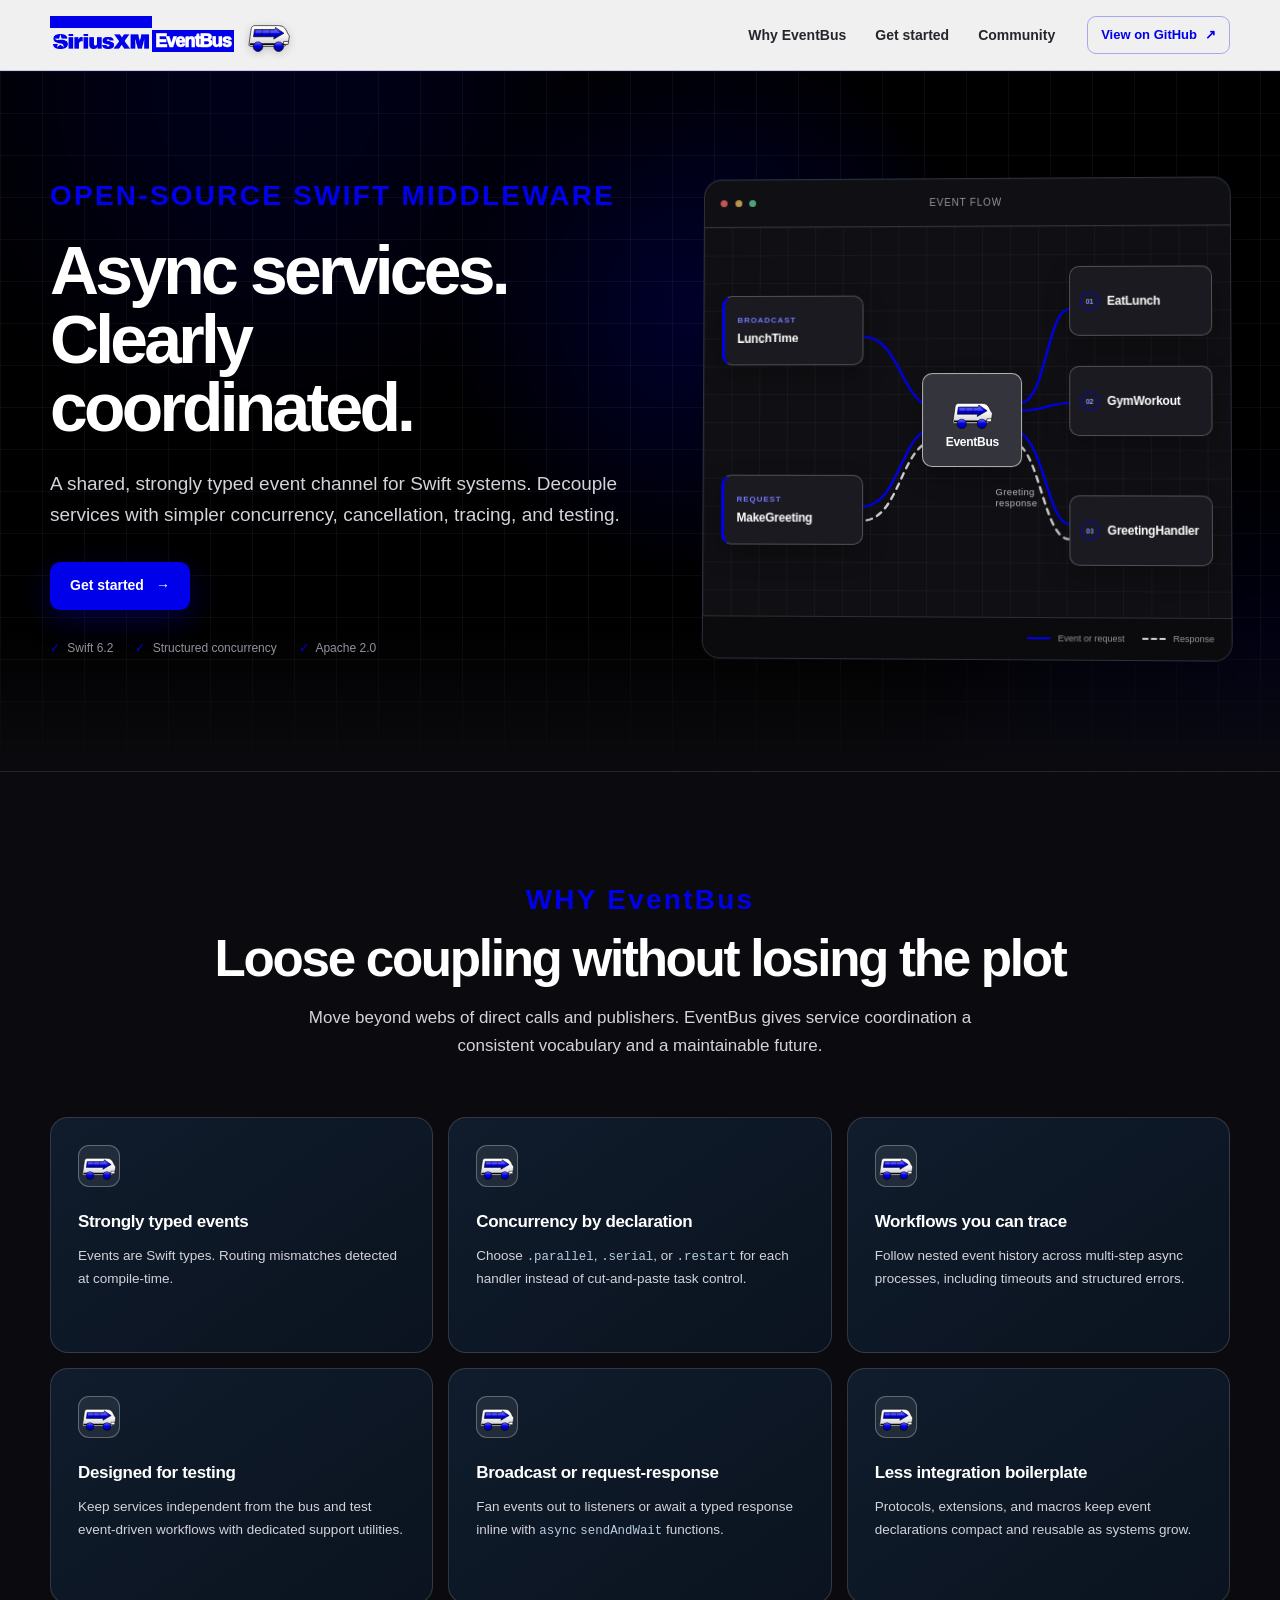
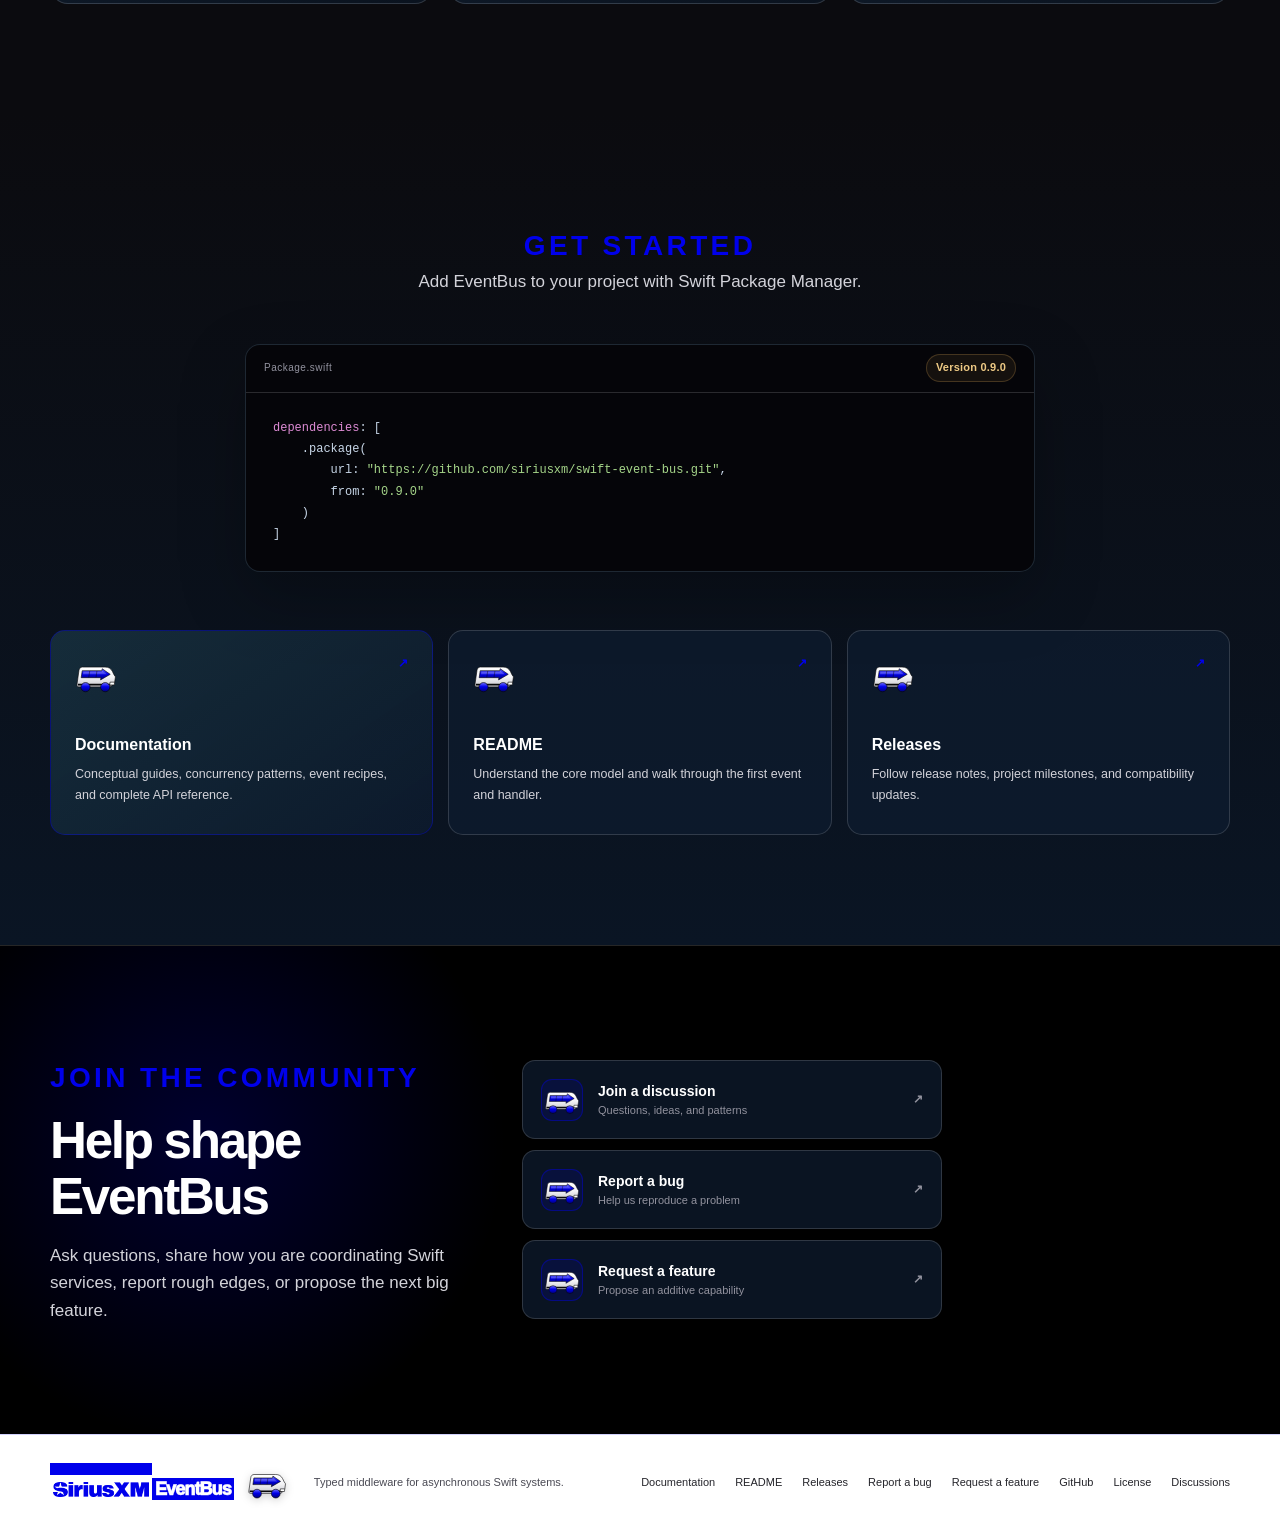
==== Documentation/Website/index.html @ 6fec6557 "Add public website and documentation publishing" ====
<!doctype html>
<html lang="en">
<head>
    <meta charset="utf-8">
    <meta name="viewport" content="width=device-width, initial-scale=1">
    <meta name="description" content="EventBus is an open-source, strongly typed event channel for coordinating asynchronous Swift services without coupling.">
    <meta name="theme-color" content="#08111f">
    <title>EventBus — Async Swift services, coordinated</title>
    <link rel="icon" href="assets/eventbus-logo.svg" type="image/svg+xml">
    <link rel="stylesheet" href="styles.css">
</head>
<body>
    <a class="skip-link" href="#main-content">Skip to content</a>

    <header class="site-header">
        <div class="shell header-inner">
            <a class="brand" href="#top" aria-label="SiriusXM EventBus home">
                <span class="sxm-lockup" aria-hidden="true">
                    <span class="sxm-cap"></span>
                    <span class="sxm-lockup-row">
                        <img class="sxm-wordmark" src="assets/siriusxm-wordmark-blue.png" alt="">
                        <span class="sxm-subbrand">EventBus</span>
                    </span>
                </span>
                <img class="lockup-bus" src="assets/eventbus-logo.svg" width="44" height="44" alt="">
            </a>

            <nav class="site-nav" aria-label="Primary navigation">
                <a href="#why">Why EventBus</a>
                <a href="#get-started">Get started</a>
                <a href="#community">Community</a>
            </nav>

            <a class="header-github" href="https://github.com/siriusxm/swift-event-bus">
                View on GitHub
                <span aria-hidden="true">↗</span>
            </a>
        </div>
    </header>

    <main id="main-content">
        <section class="hero" id="top">
            <div class="hero-glow hero-glow-one" aria-hidden="true"></div>
            <div class="hero-glow hero-glow-two" aria-hidden="true"></div>

            <div class="shell hero-grid">
                <div class="hero-copy">
                    <div class="eyebrow-row">
                        <span class="eyebrow">Open-source Swift middleware</span>
                    </div>
                    <h1>Async services.<br>Clearly coordinated.</h1>
                    <p class="hero-lede">
                        A shared, strongly typed event channel for Swift systems. Decouple services with simpler concurrency, cancellation, tracing, and testing.
                    </p>
                    <div class="hero-actions">
                        <a class="button button-primary" href="#get-started">Get started <span aria-hidden="true">→</span></a>
                    </div>
                    <ul class="hero-facts" aria-label="Project highlights">
                        <li><span>✓</span> Swift 6.2</li>
                        <li><span>✓</span> Structured concurrency</li>
                        <li><span>✓</span> Apache 2.0</li>
                    </ul>
                </div>

                <div class="flow-card" aria-label="Diagram showing a LunchTime broadcast reaching two handlers and a MakeGreeting request returning a response">
                    <div class="flow-card-header">
                        <div>
                            <span class="window-dot dot-red"></span>
                            <span class="window-dot dot-yellow"></span>
                            <span class="window-dot dot-green"></span>
                        </div>
                        <span>Event flow</span>
                    </div>

                    <div class="event-map">
                        <svg class="event-connectors" viewBox="0 0 560 390" aria-hidden="true">
                            <defs>
                                <marker id="arrow-blue" viewBox="0 0 10 10" refX="9" refY="5" markerWidth="6" markerHeight="6" orient="auto-start-reverse">
                                    <path d="M 0 0 L 10 5 L 0 10 z" fill="#0000eb"/>
                                </marker>
                                <marker id="arrow-white" viewBox="0 0 10 10" refX="9" refY="5" markerWidth="6" markerHeight="6" orient="auto-start-reverse">
                                    <path d="M 0 0 L 10 5 L 0 10 z" fill="#ffffff"/>
                                </marker>
                            </defs>
                            <path class="broadcast-path" d="M170 105 C205 105 210 158 234 176" marker-end="url(#arrow-blue)"/>
                            <path class="request-path" d="M170 286 C205 286 210 225 234 207" marker-end="url(#arrow-blue)"/>
                            <path class="broadcast-path" d="M338 176 C365 176 367 76 390 76" marker-end="url(#arrow-blue)"/>
                            <path class="broadcast-path" d="M338 184 C365 184 368 176 390 176" marker-end="url(#arrow-blue)"/>
                            <path class="request-path" d="M338 207 C365 225 368 304 390 304" marker-end="url(#arrow-blue)"/>
                            <path class="response-path" d="M390 320 C365 320 360 240 338 221"/>
                            <path class="response-path" d="M234 221 C210 240 205 301 170 301" marker-end="url(#arrow-white)"/>
                            <text class="response-label" x="312" y="274">
                                <tspan x="312">Greeting</tspan>
                                <tspan x="312" dy="11">response</tspan>
                            </text>
                        </svg>

                        <div class="event-node event-input broadcast-input">
                            <span class="event-kind">Broadcast</span>
                            <strong>LunchTime</strong>
                        </div>

                        <div class="event-node event-input request-input">
                            <span class="event-kind">Request</span>
                            <strong>MakeGreeting</strong>
                        </div>

                        <div class="eventbus-hub">
                            <img src="assets/eventbus-logo.svg" width="43" height="43" alt="">
                            <strong>EventBus</strong>
                        </div>

                        <div class="event-node receiver receiver-one">
                            <span class="receiver-mark">01</span>
                            <strong>EatLunch</strong>
                        </div>

                        <div class="event-node receiver receiver-two">
                            <span class="receiver-mark">02</span>
                            <strong>GymWorkout</strong>
                        </div>

                        <div class="event-node receiver receiver-three">
                            <span class="receiver-mark">03</span>
                            <strong>GreetingHandler</strong>
                        </div>
                    </div>

                    <div class="event-legend">
                        <span><i class="legend-solid"></i> Event or request</span>
                        <span><i class="legend-dashed"></i> Response</span>
                    </div>
                </div>
            </div>
        </section>

        <section class="section" id="why">
            <div class="shell">
                <div class="section-heading centered-heading">
                    <span class="kicker why-kicker">WHY EventBus</span>
                    <h2>Loose coupling without losing the plot</h2>
                    <p>Move beyond webs of direct calls and publishers. EventBus gives service coordination a consistent vocabulary and a maintainable future.</p>
                </div>

                <div class="feature-grid">
                    <article class="feature-card">
                        <span class="feature-icon" aria-hidden="true"><img src="assets/eventbus-logo.svg" alt=""></span>
                        <h3>Strongly typed events</h3>
                        <p>Events are Swift types. Routing mismatches detected at compile-time.</p>
                    </article>
                    <article class="feature-card">
                        <span class="feature-icon" aria-hidden="true"><img src="assets/eventbus-logo.svg" alt=""></span>
                        <h3>Concurrency by declaration</h3>
                        <p>Choose <code>.parallel</code>, <code>.serial</code>, or <code>.restart</code> for each handler instead of cut-and-paste task control.</p>
                    </article>
                    <article class="feature-card">
                        <span class="feature-icon" aria-hidden="true"><img src="assets/eventbus-logo.svg" alt=""></span>
                        <h3>Workflows you can trace</h3>
                        <p>Follow nested event history across multi-step async processes, including timeouts and structured errors.</p>
                    </article>
                    <article class="feature-card">
                        <span class="feature-icon" aria-hidden="true"><img src="assets/eventbus-logo.svg" alt=""></span>
                        <h3>Designed for testing</h3>
                        <p>Keep services independent from the bus and test event-driven workflows with dedicated support utilities.</p>
                    </article>
                    <article class="feature-card">
                        <span class="feature-icon" aria-hidden="true"><img src="assets/eventbus-logo.svg" alt=""></span>
                        <h3>Broadcast or request-response</h3>
                        <p>Fan events out to listeners or await a typed response inline with <code>async</code> <code>sendAndWait</code> functions.</p>
                    </article>
                    <article class="feature-card">
                        <span class="feature-icon" aria-hidden="true"><img src="assets/eventbus-logo.svg" alt=""></span>
                        <h3>Less integration boilerplate</h3>
                        <p>Protocols, extensions, and macros keep event declarations compact and reusable as systems grow.</p>
                    </article>
                </div>
            </div>
        </section>

        <section class="section get-started-section" id="get-started">
            <div class="shell">
                <div class="section-heading centered-heading compact-heading">
                    <span class="kicker">Get started</span>
                    <p>Add EventBus to your project with Swift Package Manager.</p>
                </div>

                <div class="install-card">
                    <div class="install-card-title">
                        <span>Package.swift</span>
                        <span class="planned-label">Version 0.9.0</span>
                    </div>
                    <pre><code><span class="code-keyword">dependencies</span>: [
    .package(
        url: <span class="code-string">"https://github.com/siriusxm/swift-event-bus.git"</span>,
        from: <span class="code-string">"0.9.0"</span>
    )
]</code></pre>
                </div>

                <div class="resource-row" id="documentation">
                    <a class="resource-card resource-featured" href="docs/documentation/eventbus/">
                        <img class="resource-logo" src="assets/eventbus-logo.svg" alt="">
                        <div>
                            <h3>Documentation</h3>
                            <p>Conceptual guides, concurrency patterns, event recipes, and complete API reference.</p>
                        </div>
                        <b aria-hidden="true">↗</b>
                    </a>
                    <a class="resource-card" href="https://github.com/siriusxm/swift-event-bus#readme">
                        <img class="resource-logo" src="assets/eventbus-logo.svg" alt="">
                        <div><h3>README</h3><p>Understand the core model and walk through the first event and handler.</p></div>
                        <b aria-hidden="true">↗</b>
                    </a>
                    <a class="resource-card" href="https://github.com/siriusxm/swift-event-bus/releases">
                        <img class="resource-logo" src="assets/eventbus-logo.svg" alt="">
                        <div><h3>Releases</h3><p>Follow release notes, project milestones, and compatibility updates.</p></div>
                        <b aria-hidden="true">↗</b>
                    </a>
                </div>
            </div>
        </section>

        <section class="section community-section" id="community">
            <div class="shell community-shell">
                <div class="community-copy">
                    <span class="kicker">JOIN THE COMMUNITY</span>
                    <h2>Help shape EventBus</h2>
                    <p>Ask questions, share how you are coordinating Swift services, report rough edges, or propose the next big feature.</p>
                </div>

                <div class="community-links">
                    <a href="https://github.com/siriusxm/swift-event-bus/discussions">
                        <span class="community-icon"><img src="assets/eventbus-logo.svg" alt=""></span>
                        <span><strong>Join a discussion</strong><small>Questions, ideas, and patterns</small></span>
                        <b aria-hidden="true">↗</b>
                    </a>
                    <a href="https://github.com/siriusxm/swift-event-bus/issues/new?template=bug.md">
                        <span class="community-icon"><img src="assets/eventbus-logo.svg" alt=""></span>
                        <span><strong>Report a bug</strong><small>Help us reproduce a problem</small></span>
                        <b aria-hidden="true">↗</b>
                    </a>
                    <a href="https://github.com/siriusxm/swift-event-bus/issues/new?template=feature.md">
                        <span class="community-icon"><img src="assets/eventbus-logo.svg" alt=""></span>
                        <span><strong>Request a feature</strong><small>Propose an additive capability</small></span>
                        <b aria-hidden="true">↗</b>
                    </a>
                </div>
            </div>
        </section>
    </main>

    <footer class="site-footer">
        <div class="shell footer-inner">
            <a class="brand footer-brand" href="#top" aria-label="SiriusXM EventBus home">
                <span class="sxm-lockup" aria-hidden="true">
                    <span class="sxm-cap"></span>
                    <span class="sxm-lockup-row">
                        <img class="sxm-wordmark" src="assets/siriusxm-wordmark-blue.png" alt="">
                        <span class="sxm-subbrand">EventBus</span>
                    </span>
                </span>
                <img class="lockup-bus" src="assets/eventbus-logo.svg" width="40" height="40" alt="">
            </a>
            <p>Typed middleware for asynchronous Swift systems.</p>
            <nav aria-label="Footer navigation">
                <a href="docs/documentation/eventbus/">Documentation</a>
                <a href="https://github.com/siriusxm/swift-event-bus#readme">README</a>
                <a href="https://github.com/siriusxm/swift-event-bus/releases">Releases</a>
                <a href="https://github.com/siriusxm/swift-event-bus/issues/new?template=bug.md">Report a bug</a>
                <a href="https://github.com/siriusxm/swift-event-bus/issues/new?template=feature.md">Request a feature</a>
                <a href="https://github.com/siriusxm/swift-event-bus">GitHub</a>
                <a href="https://github.com/siriusxm/swift-event-bus/blob/main/LICENSE">License</a>
                <a href="https://github.com/siriusxm/swift-event-bus/discussions">Discussions</a>
            </nav>
        </div>
    </footer>
</body>
</html>
---- Documentation/Website/styles.css ----
:root {
    color-scheme: dark;
    --page: #0b0b0f;
    --page-deep: #000000;
    --surface: #111114;
    --surface-raised: #19191d;
    --surface-soft: #09090c;
    --line: rgba(255, 255, 255, 0.15);
    --line-strong: rgba(255, 255, 255, 0.28);
    --text: #ffffff;
    --text-soft: #d3d3da;
    --text-muted: #92929e;
    --cyan: #0000eb;
    --cyan-bright: #0000eb;
    --blue: #0000eb;
    --violet: #0000eb;
    --pink: #ffffff;
    --amber: #ffffff;
    --green: #0000eb;
    --radius: 18px;
    --shadow: 0 30px 80px rgba(0, 0, 0, 0.34);
    --shell: 1180px;
}

* {
    box-sizing: border-box;
}

html {
    scroll-behavior: smooth;
}

body {
    margin: 0;
    background: var(--page);
    color: var(--text);
    font-family: "Helvetica Now Text", "Helvetica Neue", Helvetica, Arial, sans-serif;
    font-size: 16px;
    line-height: 1.6;
    -webkit-font-smoothing: antialiased;
}

a {
    color: inherit;
    text-decoration: none;
}

code,
pre {
    font-family: "SFMono-Regular", Consolas, "Liberation Mono", monospace;
}

.shell {
    width: min(calc(100% - 40px), var(--shell));
    margin-inline: auto;
}

.skip-link {
    position: fixed;
    z-index: 100;
    top: 12px;
    left: 12px;
    padding: 9px 14px;
    border-radius: 8px;
    background: var(--cyan);
    color: #041017;
    font-weight: 700;
    transform: translateY(-160%);
}

.skip-link:focus {
    transform: translateY(0);
}

:focus-visible {
    outline: 3px solid var(--cyan);
    outline-offset: 4px;
}

.site-header {
    position: sticky;
    z-index: 20;
    top: 0;
    border-bottom: 1px solid rgba(0, 0, 235, 0.18);
    background: rgba(255, 255, 255, 0.94);
    backdrop-filter: blur(18px);
}

.header-inner {
    display: flex;
    min-height: 70px;
    align-items: center;
    gap: 32px;
}

.brand {
    display: inline-flex;
    align-items: center;
    gap: 11px;
    color: #0000eb;
}

.brand-logo {
    display: block;
    flex: 0 0 auto;
    filter: drop-shadow(0 3px 7px rgba(6, 10, 18, 0.4));
}

.lockup-bus {
    display: block;
    flex: 0 0 auto;
    margin-left: 2px;
    filter: drop-shadow(0 2px 4px rgba(0, 0, 0, 0.18));
}

.sxm-lockup {
    display: inline-flex;
    align-items: flex-start;
    flex-direction: column;
    line-height: 1;
}

.sxm-cap {
    display: block;
    width: 102px;
    height: 12px;
    background: #0000eb;
}

.sxm-lockup-row {
    display: flex;
    height: 27px;
    align-items: center;
}

.sxm-wordmark {
    display: block;
    width: 102px;
    height: 27px;
    padding: 4px 3px 3px;
    object-fit: contain;
}

.sxm-subbrand {
    display: inline-flex;
    min-width: 0;
    height: 22px;
    align-items: center;
    justify-content: center;
    padding: 0 3px;
    background: #0000eb;
    color: #ffffff;
    font-family: "Helvetica Now Variable Display", "Helvetica Now Display", "Helvetica Neue", Helvetica, Arial, sans-serif;
    font-size: 18px;
    font-style: normal;
    font-weight: 950;
    letter-spacing: -0.05em;
    line-height: 1;
    -webkit-text-stroke: 0.25px currentColor;
    text-transform: none;
}

.site-nav {
    display: flex;
    margin-left: auto;
    align-items: center;
    gap: 29px;
    color: #25252b;
    font-size: 14px;
    font-weight: 550;
}

.site-nav a,
.site-footer nav a {
    transition: color 160ms ease;
}

.site-nav a:hover,
.site-footer nav a:hover {
    color: #0000eb;
}

.header-github {
    display: inline-flex;
    align-items: center;
    gap: 8px;
    padding: 8px 13px;
    border: 1px solid rgba(0, 0, 235, 0.3);
    border-radius: 9px;
    color: #0000eb;
    font-size: 13px;
    font-weight: 650;
    transition: border-color 160ms ease, background 160ms ease;
}

.header-github:hover {
    border-color: #0000eb;
    background: rgba(0, 0, 235, 0.06);
}

.hero {
    position: relative;
    overflow: hidden;
    padding: 106px 0 112px;
    border-bottom: 1px solid var(--line);
    background:
        linear-gradient(rgba(255, 255, 255, 0.045) 1px, transparent 1px),
        linear-gradient(90deg, rgba(255, 255, 255, 0.045) 1px, transparent 1px),
        radial-gradient(circle at 56% 34%, rgba(0, 0, 235, 0.22), transparent 32%),
        var(--page-deep);
    background-size: 42px 42px, 42px 42px, auto, auto;
}

.hero::after {
    position: absolute;
    right: 0;
    bottom: -2px;
    left: 0;
    height: 150px;
    background: linear-gradient(transparent, var(--page));
    content: "";
    pointer-events: none;
}

.hero-glow {
    position: absolute;
    width: 480px;
    height: 480px;
    border-radius: 50%;
    filter: blur(90px);
    opacity: 0.1;
    pointer-events: none;
}

.hero-glow-one { top: -220px; left: 2%; background: var(--cyan); }
.hero-glow-two { right: -180px; bottom: -260px; background: #0000eb; }

.hero-grid {
    position: relative;
    z-index: 2;
    display: grid;
    grid-template-columns: minmax(0, 1fr) minmax(460px, 0.92fr);
    align-items: center;
    gap: 76px;
}

.eyebrow-row {
    display: flex;
    margin-bottom: 24px;
    align-items: center;
    gap: 15px;
    flex-wrap: wrap;
}

.eyebrow,
.kicker {
    color: var(--cyan-bright);
    font-size: 28px;
    font-weight: 750;
    letter-spacing: 0.12em;
    text-transform: uppercase;
}

.eyebrow {
    font-size: 28px;
    letter-spacing: 0.08em;
    line-height: 1.25;
}

.why-kicker {
    font-size: 28px;
    letter-spacing: 0.08em;
    line-height: 1.25;
    text-transform: none;
}

.status-pill,
.coming-soon,
.planned-label {
    display: inline-flex;
    align-items: center;
    gap: 7px;
    padding: 4px 9px;
    border: 1px solid rgba(0, 0, 235, 0.42);
    border-radius: 999px;
    background: rgba(0, 0, 235, 0.13);
    color: #8f8fff;
    font-size: 11px;
    font-weight: 650;
    letter-spacing: 0.02em;
}

.status-pill span {
    width: 6px;
    height: 6px;
    border-radius: 50%;
    background: var(--green);
    box-shadow: 0 0 8px var(--green);
}

.hero h1 {
    max-width: 650px;
    margin: 0;
    font-size: clamp(52px, 5.3vw, 75px);
    font-family: "Helvetica Now Display", "Helvetica Neue", Helvetica, Arial, sans-serif;
    font-weight: 800;
    letter-spacing: -0.055em;
    line-height: 1.01;
}

.hero-lede {
    max-width: 620px;
    margin: 25px 0 31px;
    color: var(--text-soft);
    font-size: 19px;
    line-height: 1.65;
}

.hero-actions {
    display: flex;
    align-items: center;
    gap: 12px;
    flex-wrap: wrap;
}

.button {
    display: inline-flex;
    min-height: 48px;
    align-items: center;
    justify-content: center;
    gap: 12px;
    padding: 11px 19px;
    border: 1px solid transparent;
    border-radius: 10px;
    font-size: 14px;
    font-weight: 700;
    transition: transform 160ms ease, box-shadow 160ms ease, background 160ms ease;
}

.button:hover { transform: translateY(-2px); }

.button-primary {
    background: #0000eb;
    box-shadow: 0 10px 30px rgba(0, 0, 235, 0.28);
    color: #ffffff;
}

.button-primary:hover { box-shadow: 0 13px 38px rgba(0, 0, 235, 0.42); }

.button-secondary {
    border-color: var(--line-strong);
    background: rgba(13, 28, 46, 0.7);
    color: #d9e7f6;
}

.button-secondary:hover { background: rgba(22, 42, 65, 0.9); }

.hero-facts {
    display: flex;
    margin: 29px 0 0;
    padding: 0;
    gap: 22px;
    color: var(--text-muted);
    font-size: 12px;
    list-style: none;
    flex-wrap: wrap;
}

.hero-facts span { margin-right: 4px; color: var(--green); }

.flow-card {
    overflow: hidden;
    border: 1px solid rgba(139, 183, 222, 0.2);
    border-radius: 18px;
    background: #101014;
    box-shadow: var(--shadow), inset 0 1px rgba(255, 255, 255, 0.025);
    transform: perspective(1000px) rotateY(-1.5deg) rotateX(1deg);
}

.flow-card-header {
    display: grid;
    grid-template-columns: 1fr auto 1fr;
    height: 48px;
    align-items: center;
    padding: 0 16px;
    border-bottom: 1px solid var(--line);
    color: var(--text-muted);
    font-size: 10px;
    letter-spacing: 0.08em;
    text-transform: uppercase;
}

.window-dot {
    display: inline-block;
    width: 7px;
    height: 7px;
    margin-right: 4px;
    border-radius: 50%;
    opacity: 0.75;
}

.dot-red { background: #ff6d6d; }
.dot-yellow { background: #f4c15d; }
.dot-green { background: #5ed49b; }

.live-indicator {
    display: inline-flex;
    justify-self: end;
    align-items: center;
    gap: 6px;
    color: #83d8c2;
}

.live-indicator i {
    width: 5px;
    height: 5px;
    border-radius: 50%;
    background: var(--green);
}

.event-map {
    position: relative;
    width: 100%;
    height: 390px;
    background:
        linear-gradient(rgba(255, 255, 255, 0.035) 1px, transparent 1px),
        linear-gradient(90deg, rgba(255, 255, 255, 0.035) 1px, transparent 1px),
        #101014;
    background-size: 28px 28px;
}

.event-connectors {
    position: absolute;
    z-index: 1;
    inset: 0;
    width: 100%;
    height: 100%;
}

.event-connectors path {
    fill: none;
    stroke-linecap: round;
    stroke-linejoin: round;
    stroke-width: 2.5;
}

.broadcast-path,
.request-path {
    stroke: #0000eb;
}

.response-path {
    stroke: #ffffff;
    stroke-dasharray: 6 6;
    opacity: 0.8;
}

.event-connectors text {
    fill: #b8b8c3;
    font-family: "Helvetica Now Text", "Helvetica Neue", Helvetica, Arial, sans-serif;
    font-size: 10px;
    letter-spacing: 0.04em;
    text-anchor: middle;
}

.event-connectors .response-label {
    text-anchor: start;
}

.event-node,
.eventbus-hub {
    position: absolute;
    z-index: 2;
    display: flex;
    justify-content: center;
    border: 1px solid rgba(255, 255, 255, 0.24);
    border-radius: 10px;
    background: #1a1a20;
    box-shadow: 0 10px 24px rgba(0, 0, 0, 0.28);
    flex-direction: column;
}

.event-node {
    width: 27%;
    min-height: 70px;
    padding: 10px 12px;
}

.event-node strong,
.eventbus-hub strong {
    display: block;
    color: #ffffff;
    font-size: 12px;
    letter-spacing: -0.02em;
    line-height: 1.25;
}

.event-node small,
.eventbus-hub small {
    display: block;
    margin-top: 3px;
    color: #9b9ba6;
    font-size: 9px;
    line-height: 1.35;
}

.event-kind {
    width: fit-content;
    margin-bottom: 5px;
    color: #7777ff;
    font-size: 8px;
    font-weight: 800;
    letter-spacing: 0.12em;
    text-transform: uppercase;
}

.event-input {
    left: 3.5%;
    border-left: 3px solid #0000eb;
}

.broadcast-input { top: 69px; }
.request-input { top: 249px; }

.eventbus-hub {
    top: 147px;
    left: 41.8%;
    width: 19%;
    height: 94px;
    align-items: center;
    border-color: rgba(255, 255, 255, 0.62);
    background: #34343c;
    text-align: center;
}

.eventbus-hub img {
    display: block;
    margin-bottom: 1px;
}

.eventbus-hub small { font-size: 7.5px; }

.receiver {
    left: 69.6%;
    min-height: 70px;
    padding-left: 37px;
}

.receiver-one { top: 40px; }
.receiver-two { top: 140px; }
.receiver-three { top: 269px; }

.receiver-mark {
    position: absolute;
    top: 50%;
    left: 10px;
    display: grid;
    width: 19px;
    height: 19px;
    border: 1px solid rgba(0, 0, 235, 0.8);
    border-radius: 50%;
    color: #8e8eff;
    font-size: 7px;
    font-weight: 800;
    transform: translateY(-50%);
    place-items: center;
}

.event-legend {
    display: flex;
    min-height: 42px;
    padding: 0 17px;
    border-top: 1px solid var(--line);
    align-items: center;
    justify-content: flex-end;
    gap: 18px;
    background: #0b0b0e;
    color: #92929e;
    font-size: 9px;
}

.event-legend span {
    display: inline-flex;
    align-items: center;
    gap: 7px;
}

.event-legend i {
    display: block;
    width: 23px;
    height: 0;
    border-top: 2px solid #0000eb;
}

.event-legend .legend-dashed {
    border-top-color: #ffffff;
    border-top-style: dashed;
    opacity: 0.8;
}

.flow-stage {
    display: grid;
    min-height: 355px;
    padding: 36px 27px;
    grid-template-columns: 1fr 42px 112px 48px 1.15fr;
    align-items: center;
}

.flow-source,
.handler-node {
    display: flex;
    align-items: center;
    gap: 10px;
    padding: 11px;
    border: 1px solid var(--line);
    border-radius: 10px;
    background: rgba(18, 34, 55, 0.85);
}

.flow-source strong,
.handler-node strong {
    display: block;
    font-size: 11px;
    line-height: 1.3;
}

.flow-source small,
.handler-node small,
.bus-core small {
    display: block;
    color: var(--text-muted);
    font-size: 8px;
    line-height: 1.5;
}

.node-icon {
    display: grid;
    width: 28px;
    height: 28px;
    border: 1px solid rgba(82, 181, 232, 0.22);
    border-radius: 8px;
    background: rgba(54, 125, 186, 0.12);
    color: #8ccef2;
    font-size: 9px;
    font-weight: 800;
    place-items: center;
}

.flow-line {
    position: relative;
    height: 1px;
    background: linear-gradient(90deg, rgba(0, 0, 235, 0.1), var(--cyan));
}

.flow-line i {
    position: absolute;
    top: -2px;
    right: 7px;
    width: 5px;
    height: 5px;
    border-radius: 50%;
    background: var(--cyan-bright);
    box-shadow: 0 0 9px var(--cyan);
    animation: signal 2.2s ease-in-out infinite;
}

@keyframes signal {
    0% { transform: translateX(-25px); opacity: 0; }
    25%, 75% { opacity: 1; }
    100% { transform: translateX(7px); opacity: 0; }
}

.bus-node {
    position: relative;
    display: grid;
    width: 112px;
    height: 112px;
    place-items: center;
}

.bus-core {
    position: relative;
    z-index: 2;
    display: flex;
    width: 86px;
    height: 86px;
    align-items: center;
    justify-content: center;
    border: 1px solid rgba(0, 0, 235, 0.48);
    border-radius: 50%;
    background: radial-gradient(circle at 50% 30%, #2020a5, #090920 70%);
    box-shadow: 0 0 35px rgba(0, 0, 235, 0.22), inset 0 0 20px rgba(0, 0, 235, 0.12);
    flex-direction: column;
}

.bus-logo { margin-bottom: 1px; }
.bus-core strong { font-size: 10px; }
.bus-core small { font-size: 7px; }

.bus-orbit {
    position: absolute;
    border: 1px solid rgba(0, 0, 235, 0.26);
    border-radius: 50%;
}

.orbit-one { inset: 2px; }
.orbit-two { inset: -9px; border-style: dashed; animation: orbit 20s linear infinite; }

@keyframes orbit { to { transform: rotate(360deg); } }

.flow-branches {
    display: flex;
    height: 133px;
    justify-content: space-around;
    flex-direction: column;
}

.flow-branches span {
    display: block;
    height: 1px;
    background: linear-gradient(90deg, var(--cyan), rgba(122, 152, 214, 0.23));
}

.handler-stack {
    display: flex;
    gap: 10px;
    flex-direction: column;
}

.handler-node {
    position: relative;
    padding: 9px 10px;
}

.handler-node::before {
    position: absolute;
    top: 8px;
    bottom: 8px;
    left: 0;
    width: 2px;
    border-radius: 2px;
    background: var(--accent);
    content: "";
}

.handler-node b { margin-left: auto; color: var(--accent); font-size: 10px; }
.accent-cyan { --accent: var(--cyan); }
.accent-violet { --accent: var(--violet); }
.accent-amber { --accent: var(--amber); }

.trace-strip {
    display: grid;
    grid-template-columns: auto 1fr auto;
    padding: 12px 16px;
    border-top: 1px solid var(--line);
    align-items: center;
    gap: 13px;
    color: var(--text-muted);
    font-size: 8px;
}

.trace-strip > span {
    padding: 2px 6px;
    border: 1px solid var(--line);
    border-radius: 4px;
    text-transform: uppercase;
}

.trace-strip code { overflow: hidden; color: #7fa0ba; text-overflow: ellipsis; white-space: nowrap; }
.trace-strip b { color: var(--green); font-weight: 600; }

.section {
    padding: 110px 0;
}

.section-heading h2,
.community-copy h2 {
    margin: 14px 0 17px;
    font-size: clamp(36px, 4vw, 52px);
    font-family: "Helvetica Now Display", "Helvetica Neue", Helvetica, Arial, sans-serif;
    font-weight: 800;
    letter-spacing: -0.045em;
    line-height: 1.1;
}

.section-heading > p,
.community-copy > p {
    max-width: 680px;
    margin: 0;
    color: var(--text-soft);
    font-size: 17px;
}

.centered-heading {
    display: flex;
    align-items: center;
    text-align: center;
    flex-direction: column;
}

.feature-grid {
    display: grid;
    margin-top: 58px;
    grid-template-columns: repeat(3, 1fr);
    gap: 15px;
}

.feature-card {
    min-height: 236px;
    padding: 27px;
    border: 1px solid var(--line);
    border-radius: var(--radius);
    background: linear-gradient(145deg, rgba(18, 35, 56, 0.72), rgba(10, 22, 37, 0.72));
    transition: transform 180ms ease, border-color 180ms ease, background 180ms ease;
}

.feature-card:hover {
    border-color: rgba(119, 178, 222, 0.28);
    background: linear-gradient(145deg, rgba(21, 42, 67, 0.84), rgba(11, 25, 42, 0.84));
    transform: translateY(-3px);
}

.feature-icon {
    display: grid;
    width: 42px;
    height: 42px;
    margin-bottom: 21px;
    border: 1px solid color-mix(in srgb, currentColor 28%, transparent);
    border-radius: 11px;
    background: color-mix(in srgb, currentColor 8%, transparent);
    font-family: "SFMono-Regular", monospace;
    font-size: 15px;
    font-weight: 700;
    place-items: center;
}

.feature-icon img {
    display: block;
    width: 36px;
    height: 36px;
}

.icon-cyan { color: var(--cyan); }
.icon-violet { color: var(--violet); }
.icon-amber { color: var(--amber); }
.icon-blue { color: var(--blue); }
.icon-pink { color: var(--pink); }
.icon-green { color: var(--green); }

.feature-card h3 {
    margin: 0 0 10px;
    font-size: 17px;
    letter-spacing: -0.02em;
}

.feature-card p {
    margin: 0;
    color: var(--text-soft);
    font-size: 13.5px;
    line-height: 1.7;
}

.feature-card code {
    color: #b8cde1;
    font-size: 0.92em;
}

.architecture-section {
    border-block: 1px solid var(--line);
    background:
        radial-gradient(circle at 85% 50%, rgba(84, 92, 195, 0.11), transparent 31%),
        var(--page-deep);
}

.split-layout {
    display: grid;
    grid-template-columns: 0.9fr 1.1fr;
    align-items: center;
    gap: 86px;
}

.left-heading > p { max-width: 520px; }

.check-list {
    display: flex;
    margin: 36px 0 30px;
    padding: 0;
    gap: 18px;
    flex-direction: column;
    list-style: none;
}

.check-list li {
    display: flex;
    align-items: center;
    gap: 14px;
}

.check-list li > span {
    display: grid;
    width: 33px;
    height: 33px;
    border: 1px solid rgba(0, 0, 235, 0.36);
    border-radius: 50%;
    background: rgba(0, 0, 235, 0.13);
    color: var(--cyan-bright);
    font-size: 9px;
    font-weight: 750;
    place-items: center;
}

.check-list strong,
.check-list small { display: block; }
.check-list strong { font-size: 14px; }
.check-list small { color: var(--text-muted); font-size: 12px; }

.text-link {
    display: inline-flex;
    align-items: center;
    gap: 9px;
    color: var(--cyan-bright);
    font-size: 13px;
    font-weight: 680;
}

.text-link span { transition: transform 160ms ease; }
.text-link:hover span { transform: translateX(4px); }

.code-window {
    overflow: hidden;
    border: 1px solid rgba(132, 167, 206, 0.22);
    border-radius: var(--radius);
    background: #050509;
    box-shadow: var(--shadow);
}

.code-window-header,
.install-card-title {
    display: flex;
    min-height: 48px;
    padding: 0 18px;
    border-bottom: 1px solid var(--line);
    align-items: center;
    justify-content: space-between;
    color: var(--text-muted);
    font-size: 10px;
    letter-spacing: 0.05em;
}

.code-window pre,
.install-card pre {
    overflow-x: auto;
    margin: 0;
    padding: 25px 27px;
    color: #c8d7e8;
    font-size: 12.5px;
    line-height: 1.78;
    tab-size: 4;
}

.code-keyword { color: #dd8bd4; }
.code-type { color: #73cce9; }
.code-comment { color: #5f7790; }
.code-string { color: #a6d68a; }

.code-caption {
    display: flex;
    min-height: 45px;
    padding: 0 23px;
    border-top: 1px solid var(--line);
    align-items: center;
    gap: 21px;
    color: var(--text-muted);
    font-size: 9px;
}

.code-caption span { display: inline-flex; align-items: center; gap: 6px; }
.code-caption i { width: 5px; height: 5px; border-radius: 50%; background: var(--green); }

.get-started-section {
    background: linear-gradient(180deg, var(--page), #0a1524);
}

.compact-heading h2 { margin-bottom: 12px; }

.install-card {
    max-width: 790px;
    overflow: hidden;
    margin: 48px auto 0;
    border: 1px solid rgba(123, 170, 208, 0.21);
    border-radius: 15px;
    background: #050509;
    box-shadow: 0 24px 65px rgba(0, 0, 0, 0.25);
}

.planned-label {
    border-color: rgba(241, 183, 90, 0.22);
    background: rgba(241, 183, 90, 0.07);
    color: #edc984;
    text-transform: none;
}

.install-card pre { font-size: 12px; }

.resource-row {
    display: grid;
    margin-top: 58px;
    grid-template-columns: repeat(3, 1fr);
    gap: 15px;
}

.resource-card {
    position: relative;
    display: flex;
    min-height: 205px;
    padding: 24px;
    border: 1px solid var(--line);
    border-radius: 15px;
    background: rgba(14, 29, 48, 0.72);
    flex-direction: column;
    transition: transform 180ms ease, border-color 180ms ease;
}

a.resource-card:hover {
    border-color: rgba(0, 0, 235, 0.48);
    transform: translateY(-3px);
}

.resource-featured {
    border-color: rgba(0, 0, 235, 0.38);
    background: linear-gradient(145deg, rgba(30, 63, 78, 0.6), rgba(13, 28, 48, 0.7));
}

.resource-logo {
    display: block;
    width: 42px;
    height: 42px;
    margin-bottom: 27px;
}

.resource-card h3 { margin: 8px 0 7px; font-size: 16px; }
.resource-card p { margin: 0; color: var(--text-soft); font-size: 12.5px; line-height: 1.65; }
.resource-card > b { position: absolute; top: 23px; right: 24px; color: var(--cyan); font-size: 12px; }
.coming-soon { width: fit-content; border-color: rgba(0, 0, 235, 0.4); background: rgba(0, 0, 235, 0.13); color: #8f8fff; }

.community-section {
    border-top: 1px solid var(--line);
    background:
        radial-gradient(circle at 16% 40%, rgba(0, 0, 235, 0.2), transparent 27%),
        var(--page-deep);
}

.community-shell {
    display: grid;
    grid-template-columns: minmax(0, 430px) minmax(320px, 420px);
    align-items: center;
    justify-content: start;
    gap: 42px;
}

.community-copy h2 { margin-top: 12px; }

.community-links {
    display: flex;
    width: 100%;
    max-width: 420px;
    gap: 11px;
    flex-direction: column;
}

.community-links a {
    display: grid;
    min-height: 79px;
    padding: 15px 18px;
    border: 1px solid var(--line);
    border-radius: 13px;
    background: rgba(14, 29, 48, 0.72);
    grid-template-columns: auto 1fr auto;
    align-items: center;
    gap: 15px;
    transition: border-color 160ms ease, transform 160ms ease, background 160ms ease;
}

.community-links a:hover {
    border-color: rgba(0, 0, 235, 0.48);
    background: rgba(18, 38, 62, 0.86);
    transform: translateX(3px);
}

.community-icon {
    display: grid;
    width: 42px;
    height: 42px;
    border: 1px solid rgba(0, 0, 235, 0.4);
    border-radius: 11px;
    background: rgba(0, 0, 235, 0.13);
    color: var(--cyan-bright);
    font-family: "SFMono-Regular", monospace;
    place-items: center;
}

.community-icon img {
    display: block;
    width: 36px;
    height: 36px;
}

.community-links strong,
.community-links small { display: block; }
.community-links strong { font-size: 14px; }
.community-links small { color: var(--text-muted); font-size: 11px; }
.community-links b { color: var(--text-muted); font-size: 12px; }

.site-footer {
    padding: 28px 0;
    border-top: 1px solid rgba(0, 0, 235, 0.18);
    background: #ffffff;
}

.footer-inner {
    display: flex;
    align-items: center;
    gap: 27px;
}

.footer-brand { font-size: 15px; }
.footer-inner p { margin: 0; color: #4a4a54; font-size: 11px; }
.site-footer nav {
    display: flex;
    margin-left: auto;
    justify-content: flex-end;
    gap: 8px 20px;
    color: #25252b;
    font-size: 11px;
    flex-wrap: wrap;
}

@media (max-width: 1000px) {
    .site-nav { display: none; }
    .header-github { margin-left: auto; }
    .hero { padding-top: 82px; }
    .hero-grid { grid-template-columns: 1fr; gap: 65px; }
    .hero-copy { max-width: 720px; }
    .flow-card { width: min(100%, 610px); transform: none; }
    .feature-grid { grid-template-columns: repeat(2, 1fr); }
    .split-layout { grid-template-columns: 1fr; gap: 55px; }
    .left-heading > p { max-width: 650px; }
    .community-shell { gap: 36px; }
}

@media (max-width: 720px) {
    .shell { width: min(calc(100% - 28px), var(--shell)); }
    .site-header { position: relative; }
    .header-inner { min-height: 62px; }
    .header-github { padding: 7px 10px; font-size: 11px; }
    .hero { padding: 67px 0 82px; }
    .hero h1 { font-size: clamp(43px, 13vw, 58px); }
    .hero-lede { font-size: 17px; }
    .flow-card { overflow: hidden; }
    .flow-card-header,
    .event-map,
    .event-legend { min-width: 0; }
    .event-map { height: 340px; min-width: 0; }
    .event-node { min-height: 60px; padding: 8px; }
    .event-node strong,
    .eventbus-hub strong { font-size: 10px; }
    .event-kind { margin-bottom: 3px; font-size: 7px; }
    .broadcast-input { top: 56px; }
    .request-input { top: 215px; }
    .eventbus-hub { top: 126px; height: 82px; }
    .eventbus-hub img { width: 34px; height: 34px; }
    .receiver { min-height: 60px; padding-left: 28px; }
    .receiver strong { font-size: 9px; }
    .receiver-one { top: 36px; }
    .receiver-two { top: 123px; }
    .receiver-three { top: 235px; }
    .receiver-mark { left: 7px; width: 16px; height: 16px; font-size: 6px; }
    .event-connectors text { font-size: 9px; }
    .section { padding: 78px 0; }
    .section-heading h2,
    .community-copy h2 { font-size: 36px; }
    .feature-grid,
    .resource-row,
    .community-shell { grid-template-columns: 1fr; }
    .feature-card { min-height: 0; }
    .community-shell { gap: 42px; }
    .code-window pre,
    .install-card pre { padding: 21px; font-size: 11px; }
    .footer-inner { align-items: flex-start; flex-direction: column; gap: 13px; }
    .site-footer nav { margin-left: 0; }
}

@media (max-width: 440px) {
    .eyebrow-row { align-items: flex-start; flex-direction: column; }
    .hero-actions { align-items: stretch; flex-direction: column; }
    .button { width: 100%; }
    .hero-facts { gap: 9px 15px; }
    .planned-label { display: none; }
    .code-caption { gap: 11px; }
    .community-links a { padding-inline: 13px; }
}

@media (prefers-reduced-motion: reduce) {
    html { scroll-behavior: auto; }
    *, *::before, *::after {
        scroll-behavior: auto !important;
        animation-duration: 0.01ms !important;
        animation-iteration-count: 1 !important;
        transition-duration: 0.01ms !important;
    }
}
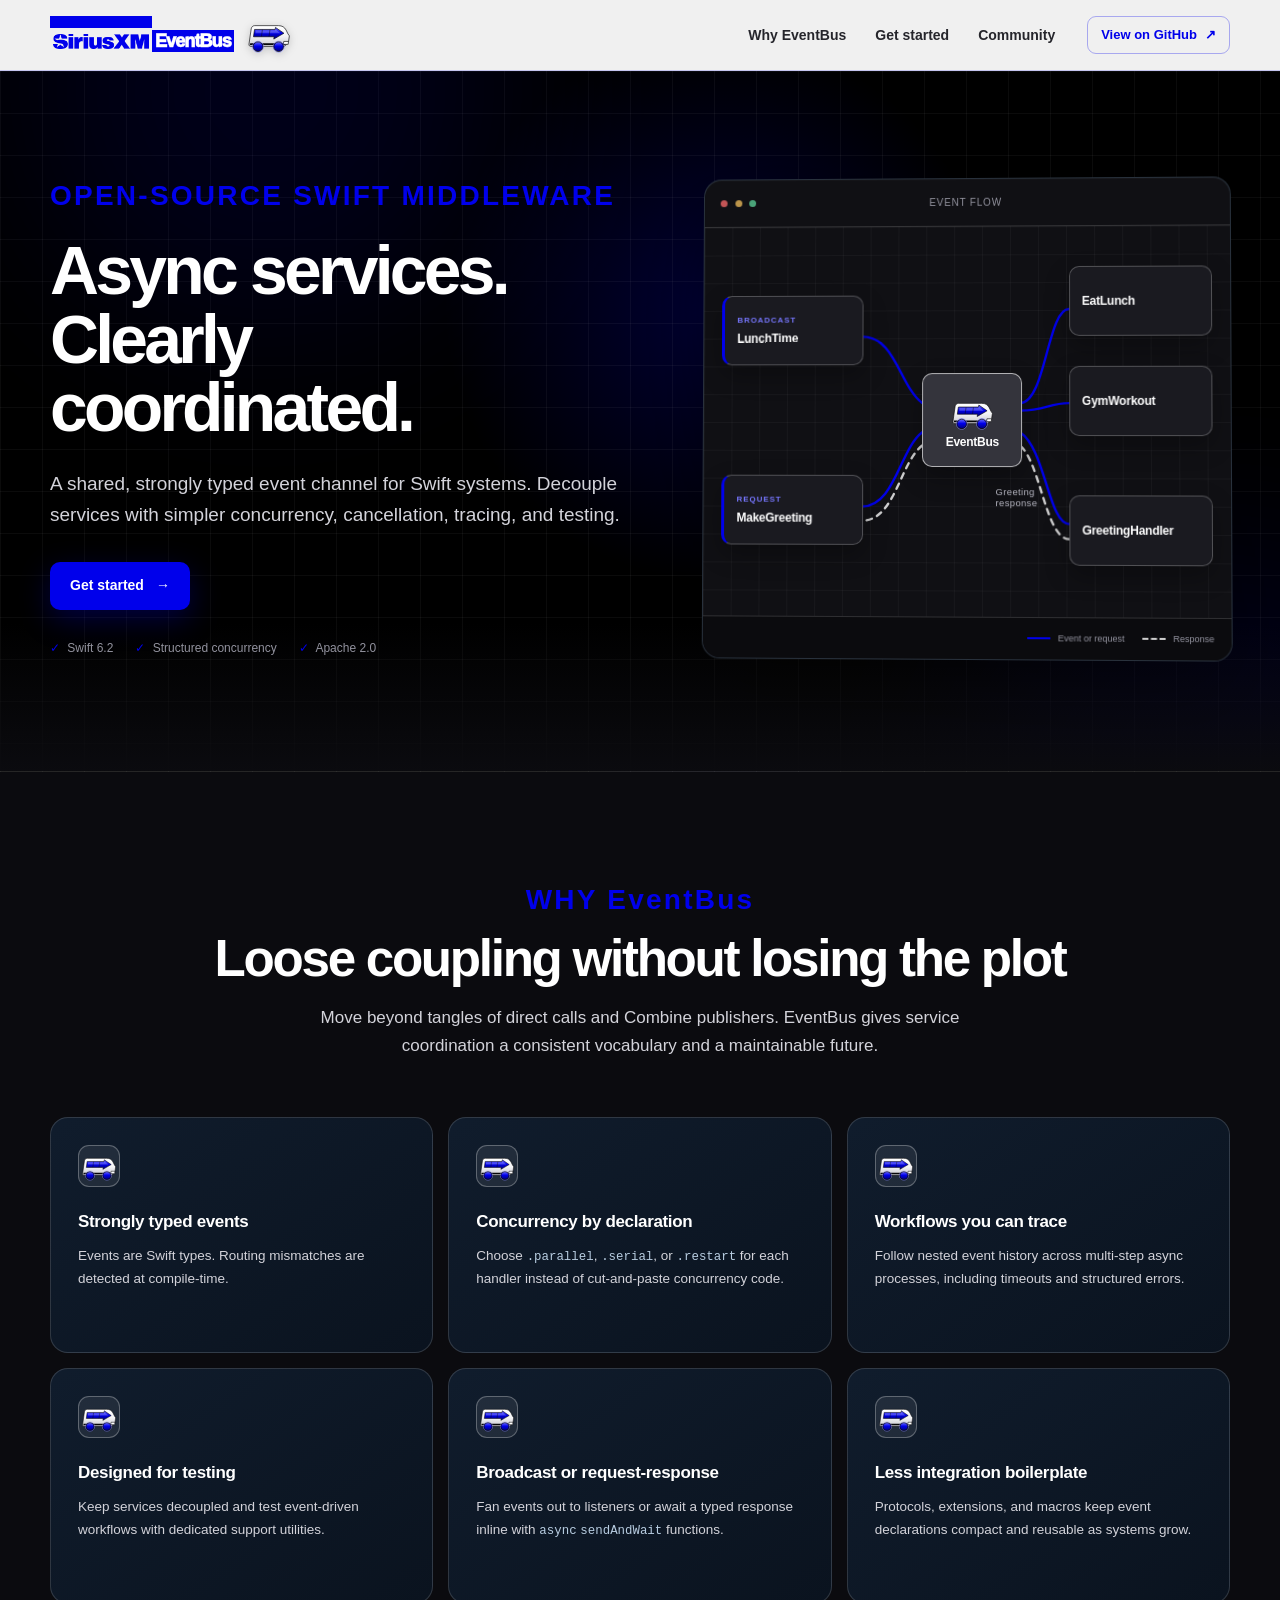
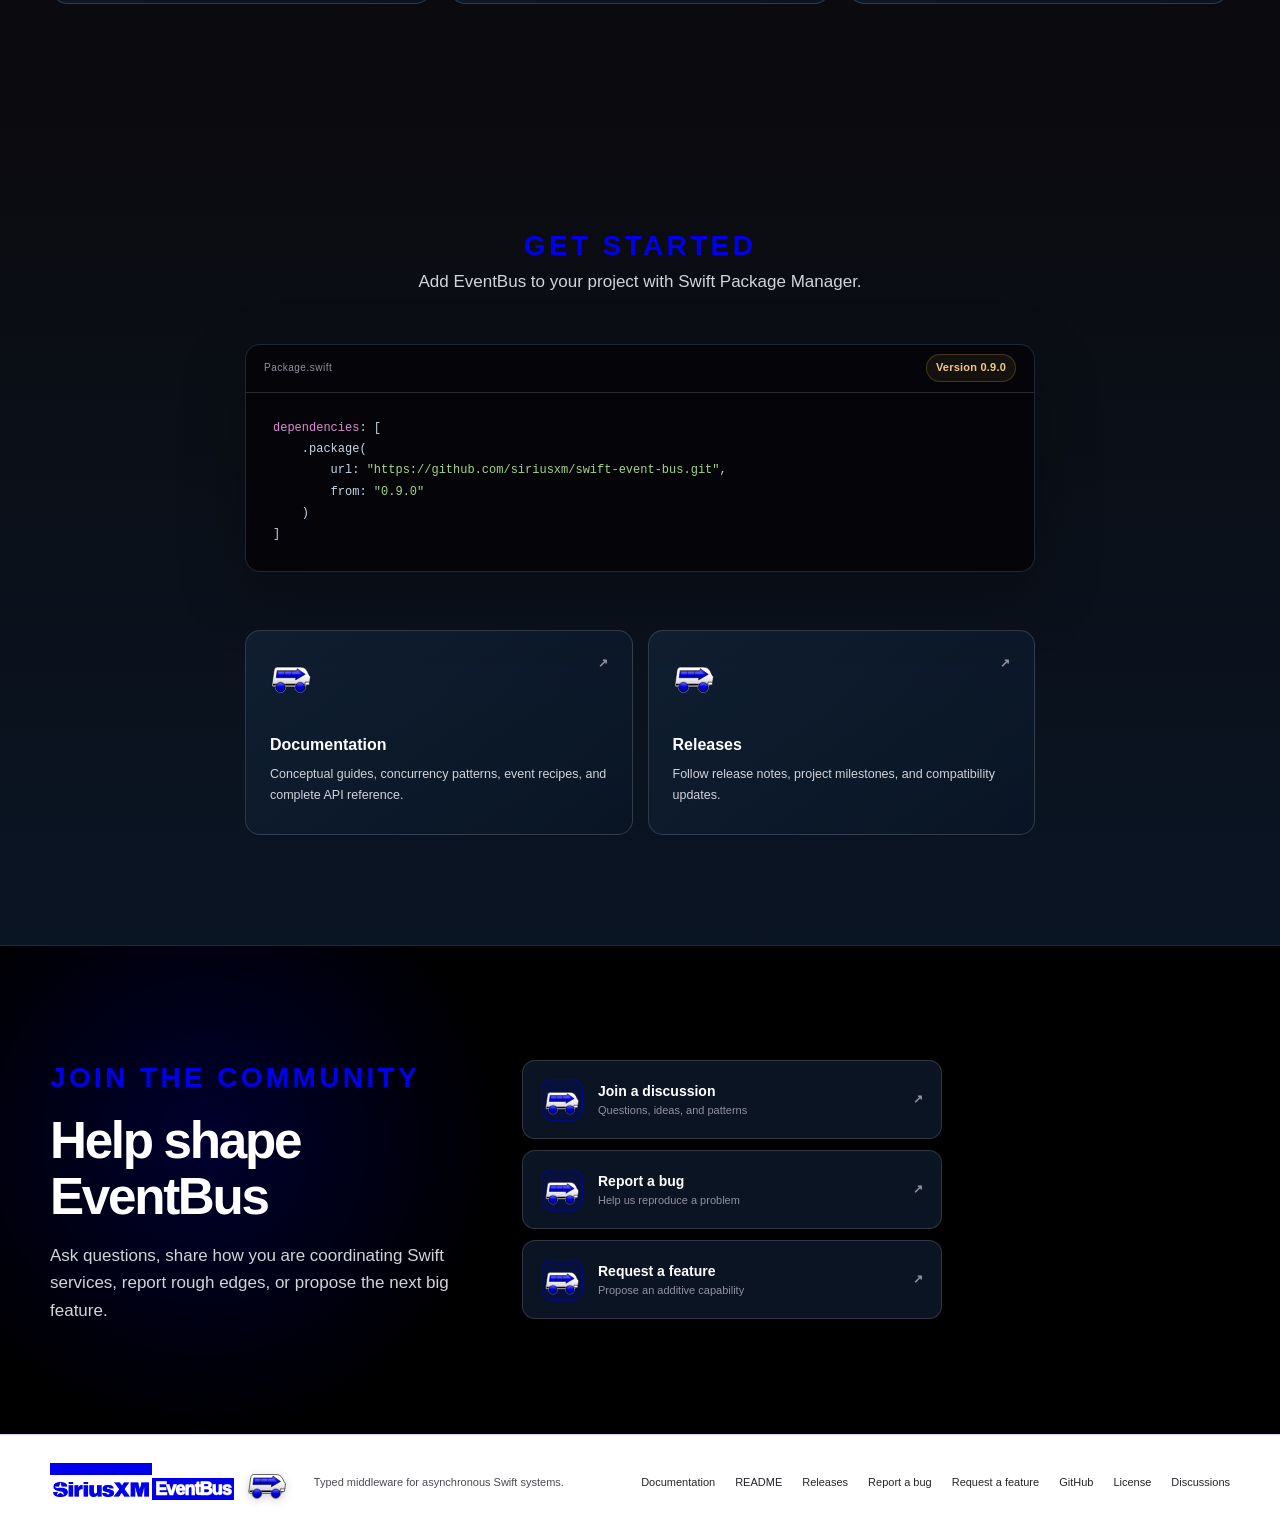
==== commit b452b0bb: "public-website adjustments" ====
--- a/Documentation/Website/index.html
+++ b/Documentation/Website/index.html
@@ -6,7 +6,7 @@
     <meta name="description" content="EventBus is an open-source, strongly typed event channel for coordinating asynchronous Swift services without coupling.">
     <meta name="theme-color" content="#08111f">
     <title>EventBus — Async Swift services, coordinated</title>
-    <link rel="icon" href="assets/eventbus-logo.svg" type="image/svg+xml">
+    <link rel="icon" href="assets/eventbus-favicon.svg" type="image/svg+xml">
     <link rel="stylesheet" href="styles.css">
 </head>
 <body>
@@ -111,17 +111,14 @@
                         </div>
 
                         <div class="event-node receiver receiver-one">
-                            <span class="receiver-mark">01</span>
                             <strong>EatLunch</strong>
                         </div>
 
                         <div class="event-node receiver receiver-two">
-                            <span class="receiver-mark">02</span>
                             <strong>GymWorkout</strong>
                         </div>
 
                         <div class="event-node receiver receiver-three">
-                            <span class="receiver-mark">03</span>
                             <strong>GreetingHandler</strong>
                         </div>
                     </div>
@@ -139,19 +136,19 @@
                 <div class="section-heading centered-heading">
                     <span class="kicker why-kicker">WHY EventBus</span>
                     <h2>Loose coupling without losing the plot</h2>
-                    <p>Move beyond webs of direct calls and publishers. EventBus gives service coordination a consistent vocabulary and a maintainable future.</p>
+                    <p>Move beyond tangles of direct calls and Combine publishers. EventBus gives service coordination a consistent vocabulary and a maintainable future.</p>
                 </div>
 
                 <div class="feature-grid">
                     <article class="feature-card">
                         <span class="feature-icon" aria-hidden="true"><img src="assets/eventbus-logo.svg" alt=""></span>
                         <h3>Strongly typed events</h3>
-                        <p>Events are Swift types. Routing mismatches detected at compile-time.</p>
+                        <p>Events are Swift types. Routing mismatches are detected at compile-time.</p>
                     </article>
                     <article class="feature-card">
                         <span class="feature-icon" aria-hidden="true"><img src="assets/eventbus-logo.svg" alt=""></span>
                         <h3>Concurrency by declaration</h3>
-                        <p>Choose <code>.parallel</code>, <code>.serial</code>, or <code>.restart</code> for each handler instead of cut-and-paste task control.</p>
+                        <p>Choose <code>.parallel</code>, <code>.serial</code>, or <code>.restart</code> for each handler instead of cut-and-paste concurrency code.</p>
                     </article>
                     <article class="feature-card">
                         <span class="feature-icon" aria-hidden="true"><img src="assets/eventbus-logo.svg" alt=""></span>
@@ -161,7 +158,7 @@
                     <article class="feature-card">
                         <span class="feature-icon" aria-hidden="true"><img src="assets/eventbus-logo.svg" alt=""></span>
                         <h3>Designed for testing</h3>
-                        <p>Keep services independent from the bus and test event-driven workflows with dedicated support utilities.</p>
+                        <p>Keep services decoupled and test event-driven workflows with dedicated support utilities.</p>
                     </article>
                     <article class="feature-card">
                         <span class="feature-icon" aria-hidden="true"><img src="assets/eventbus-logo.svg" alt=""></span>
@@ -204,11 +201,6 @@
                             <h3>Documentation</h3>
                             <p>Conceptual guides, concurrency patterns, event recipes, and complete API reference.</p>
                         </div>
-                        <b aria-hidden="true">↗</b>
-                    </a>
-                    <a class="resource-card" href="https://github.com/siriusxm/swift-event-bus#readme">
-                        <img class="resource-logo" src="assets/eventbus-logo.svg" alt="">
-                        <div><h3>README</h3><p>Understand the core model and walk through the first event and handler.</p></div>
                         <b aria-hidden="true">↗</b>
                     </a>
                     <a class="resource-card" href="https://github.com/siriusxm/swift-event-bus/releases">
--- a/Documentation/Website/styles.css
+++ b/Documentation/Website/styles.css
@@ -543,28 +543,12 @@
 .receiver {
     left: 69.6%;
     min-height: 70px;
-    padding-left: 37px;
+    padding-left: 12px;
 }
 
 .receiver-one { top: 40px; }
 .receiver-two { top: 140px; }
 .receiver-three { top: 269px; }
-
-.receiver-mark {
-    position: absolute;
-    top: 50%;
-    left: 10px;
-    display: grid;
-    width: 19px;
-    height: 19px;
-    border: 1px solid rgba(0, 0, 235, 0.8);
-    border-radius: 50%;
-    color: #8e8eff;
-    font-size: 7px;
-    font-weight: 800;
-    transform: translateY(-50%);
-    place-items: center;
-}
 
 .event-legend {
     display: flex;
@@ -1004,8 +988,11 @@
 
 .resource-row {
     display: grid;
+    max-width: 790px;
     margin-top: 58px;
-    grid-template-columns: repeat(3, 1fr);
+    margin-right: auto;
+    margin-left: auto;
+    grid-template-columns: repeat(2, 1fr);
     gap: 15px;
 }
 
@@ -1016,19 +1003,15 @@
     padding: 24px;
     border: 1px solid var(--line);
     border-radius: 15px;
-    background: rgba(14, 29, 48, 0.72);
+    background: linear-gradient(145deg, rgba(18, 35, 56, 0.72), rgba(10, 22, 37, 0.72));
     flex-direction: column;
-    transition: transform 180ms ease, border-color 180ms ease;
+    transition: transform 180ms ease, border-color 180ms ease, background 180ms ease;
 }
 
 a.resource-card:hover {
     border-color: rgba(0, 0, 235, 0.48);
+    background: linear-gradient(145deg, rgba(21, 42, 67, 0.84), rgba(11, 25, 42, 0.84));
     transform: translateY(-3px);
-}
-
-.resource-featured {
-    border-color: rgba(0, 0, 235, 0.38);
-    background: linear-gradient(145deg, rgba(30, 63, 78, 0.6), rgba(13, 28, 48, 0.7));
 }
 
 .resource-logo {
@@ -1040,7 +1023,7 @@
 
 .resource-card h3 { margin: 8px 0 7px; font-size: 16px; }
 .resource-card p { margin: 0; color: var(--text-soft); font-size: 12.5px; line-height: 1.65; }
-.resource-card > b { position: absolute; top: 23px; right: 24px; color: var(--cyan); font-size: 12px; }
+.resource-card > b { position: absolute; top: 23px; right: 24px; color: var(--text-muted); font-size: 12px; }
 .coming-soon { width: fit-content; border-color: rgba(0, 0, 235, 0.4); background: rgba(0, 0, 235, 0.13); color: #8f8fff; }
 
 .community-section {
@@ -1169,12 +1152,11 @@
     .request-input { top: 215px; }
     .eventbus-hub { top: 126px; height: 82px; }
     .eventbus-hub img { width: 34px; height: 34px; }
-    .receiver { min-height: 60px; padding-left: 28px; }
+    .receiver { min-height: 60px; padding-left: 8px; }
     .receiver strong { font-size: 9px; }
     .receiver-one { top: 36px; }
     .receiver-two { top: 123px; }
     .receiver-three { top: 235px; }
-    .receiver-mark { left: 7px; width: 16px; height: 16px; font-size: 6px; }
     .event-connectors text { font-size: 9px; }
     .section { padding: 78px 0; }
     .section-heading h2,
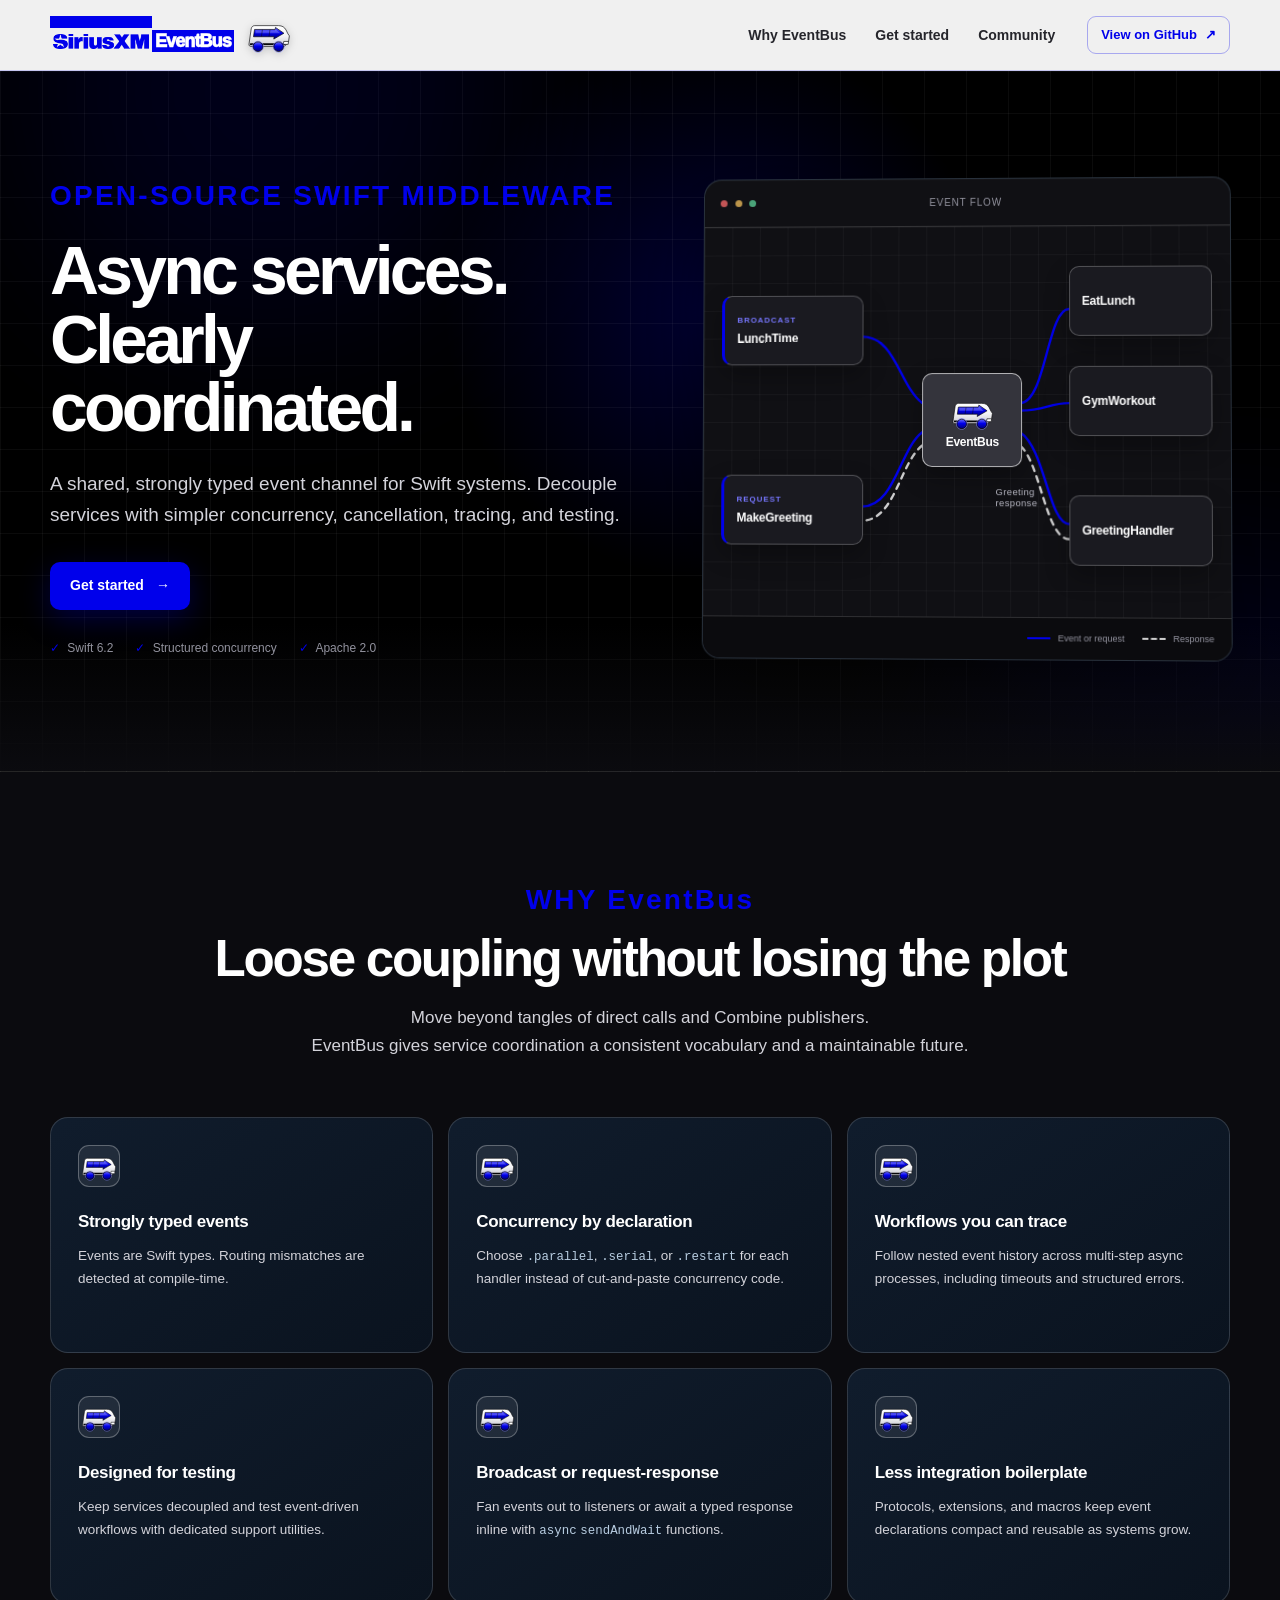
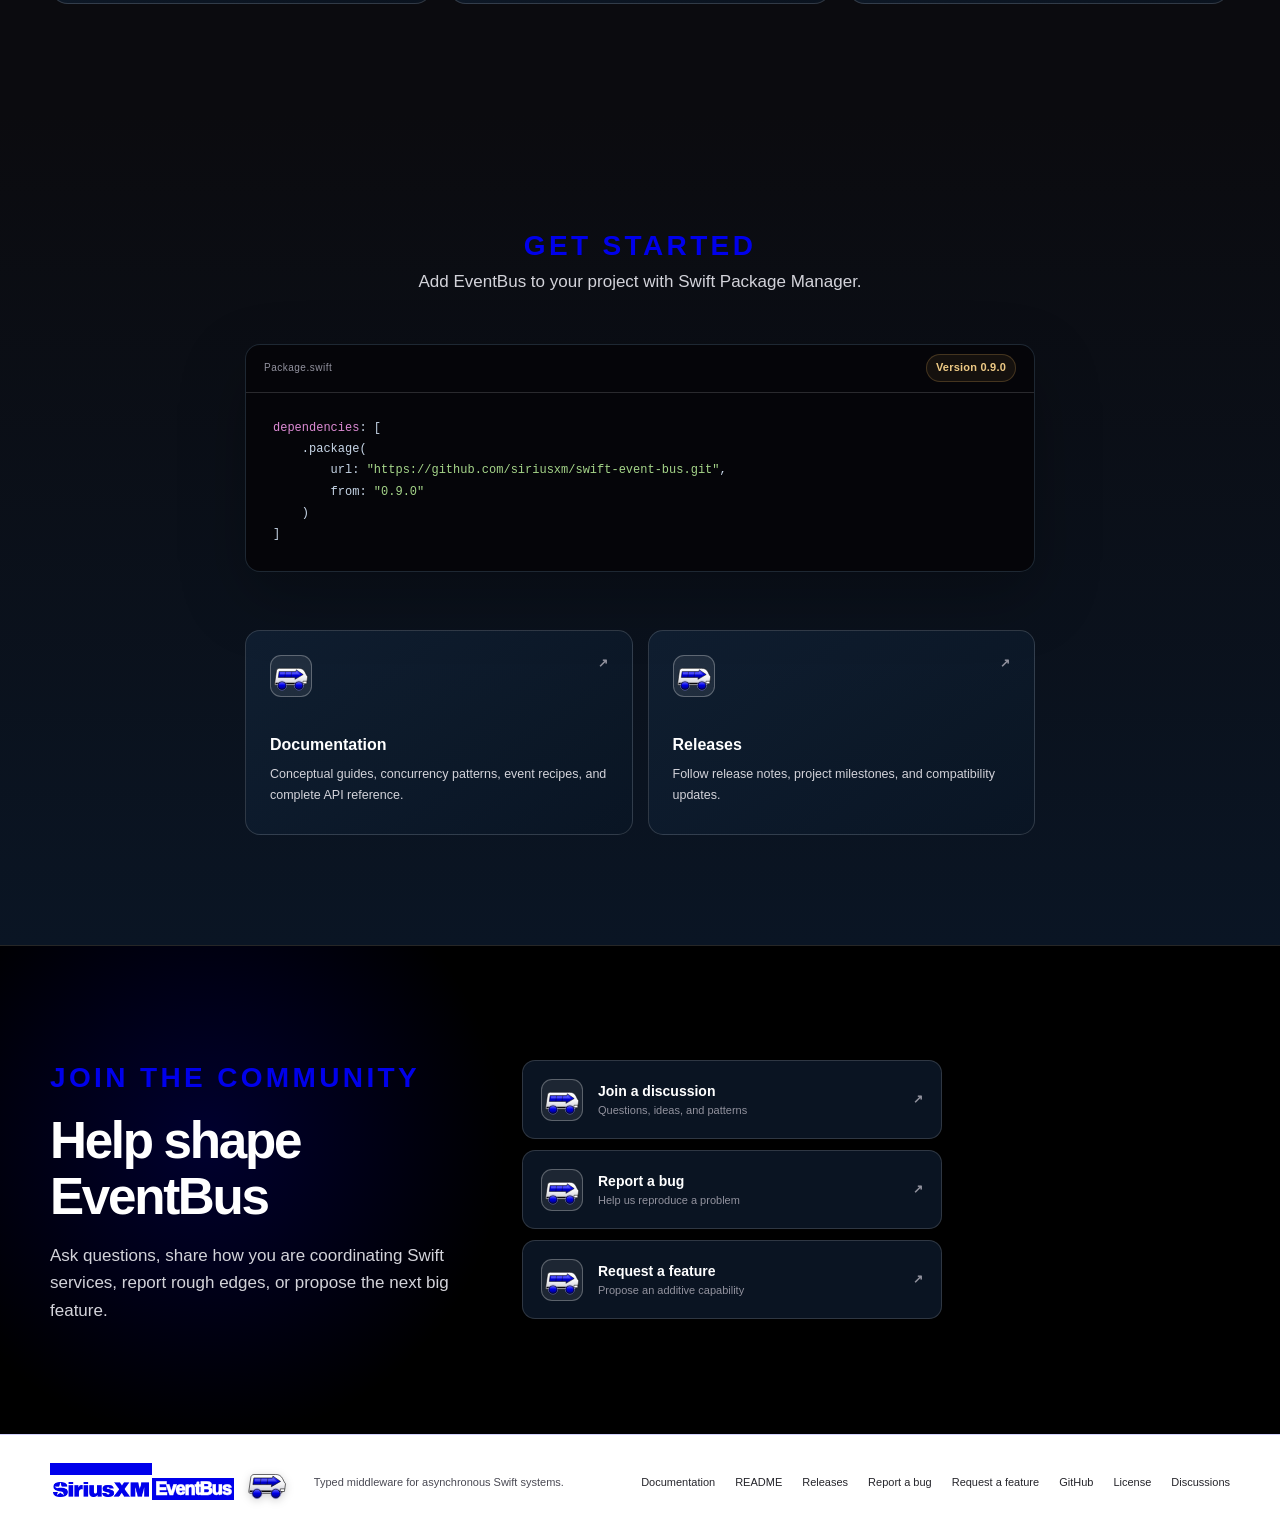
==== commit f02820b9: "public website minor adjustment" ====
--- a/Documentation/Website/index.html
+++ b/Documentation/Website/index.html
@@ -136,7 +136,8 @@
                 <div class="section-heading centered-heading">
                     <span class="kicker why-kicker">WHY EventBus</span>
                     <h2>Loose coupling without losing the plot</h2>
-                    <p>Move beyond tangles of direct calls and Combine publishers. EventBus gives service coordination a consistent vocabulary and a maintainable future.</p>
+                    <p>Move beyond tangles of direct calls and Combine publishers.</p>
+                    <p>EventBus gives service coordination a consistent vocabulary and a maintainable future.</p>
                 </div>
 
                 <div class="feature-grid">
--- a/Documentation/Website/styles.css
+++ b/Documentation/Website/styles.css
@@ -809,9 +809,9 @@
     width: 42px;
     height: 42px;
     margin-bottom: 21px;
-    border: 1px solid color-mix(in srgb, currentColor 28%, transparent);
+    border: 1px solid rgba(255, 255, 255, 0.28);
     border-radius: 11px;
-    background: color-mix(in srgb, currentColor 8%, transparent);
+    background: rgba(255, 255, 255, 0.08);
     font-family: "SFMono-Regular", monospace;
     font-size: 15px;
     font-weight: 700;
@@ -1019,6 +1019,10 @@
     width: 42px;
     height: 42px;
     margin-bottom: 27px;
+    padding: 2px;
+    border: 1px solid rgba(255, 255, 255, 0.28);
+    border-radius: 11px;
+    background: rgba(255, 255, 255, 0.08);
 }
 
 .resource-card h3 { margin: 8px 0 7px; font-size: 16px; }
@@ -1074,10 +1078,10 @@
     display: grid;
     width: 42px;
     height: 42px;
-    border: 1px solid rgba(0, 0, 235, 0.4);
+    border: 1px solid rgba(255, 255, 255, 0.28);
     border-radius: 11px;
-    background: rgba(0, 0, 235, 0.13);
-    color: var(--cyan-bright);
+    background: rgba(255, 255, 255, 0.08);
+    color: var(--text);
     font-family: "SFMono-Regular", monospace;
     place-items: center;
 }
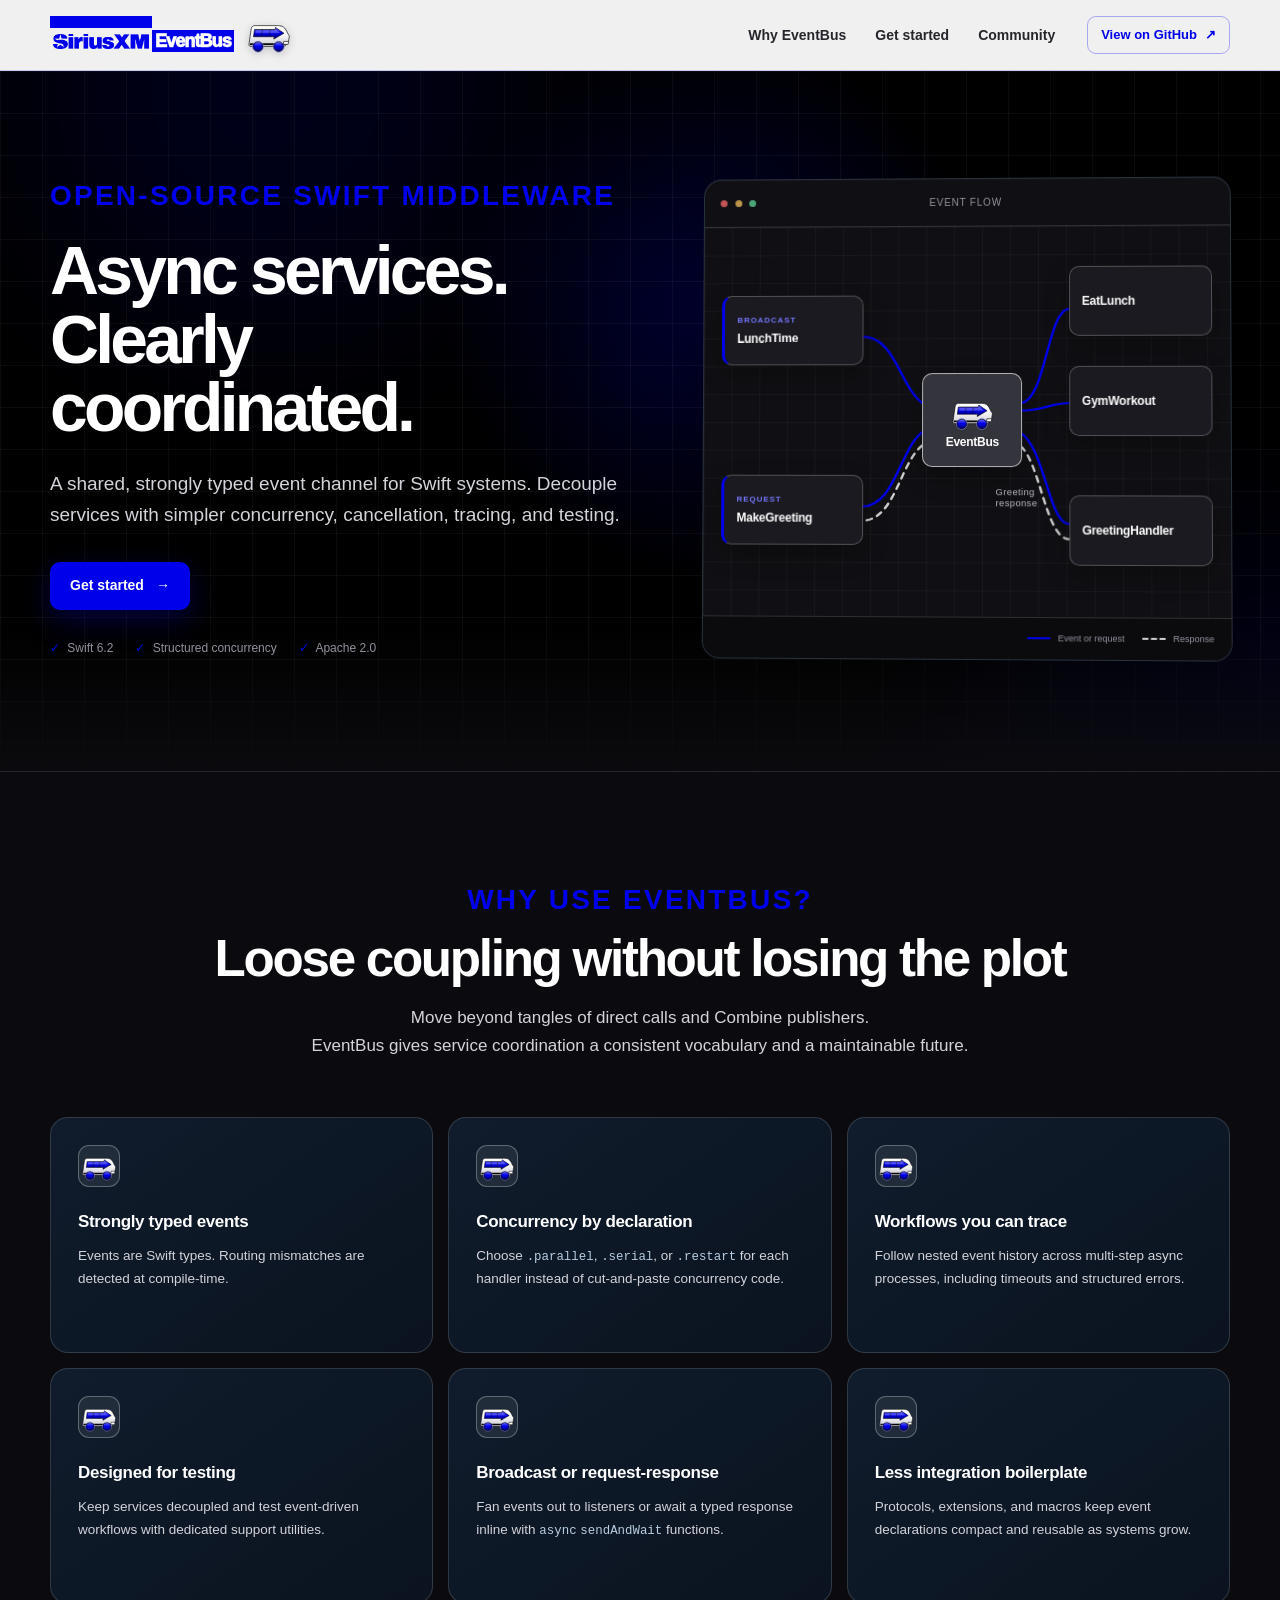
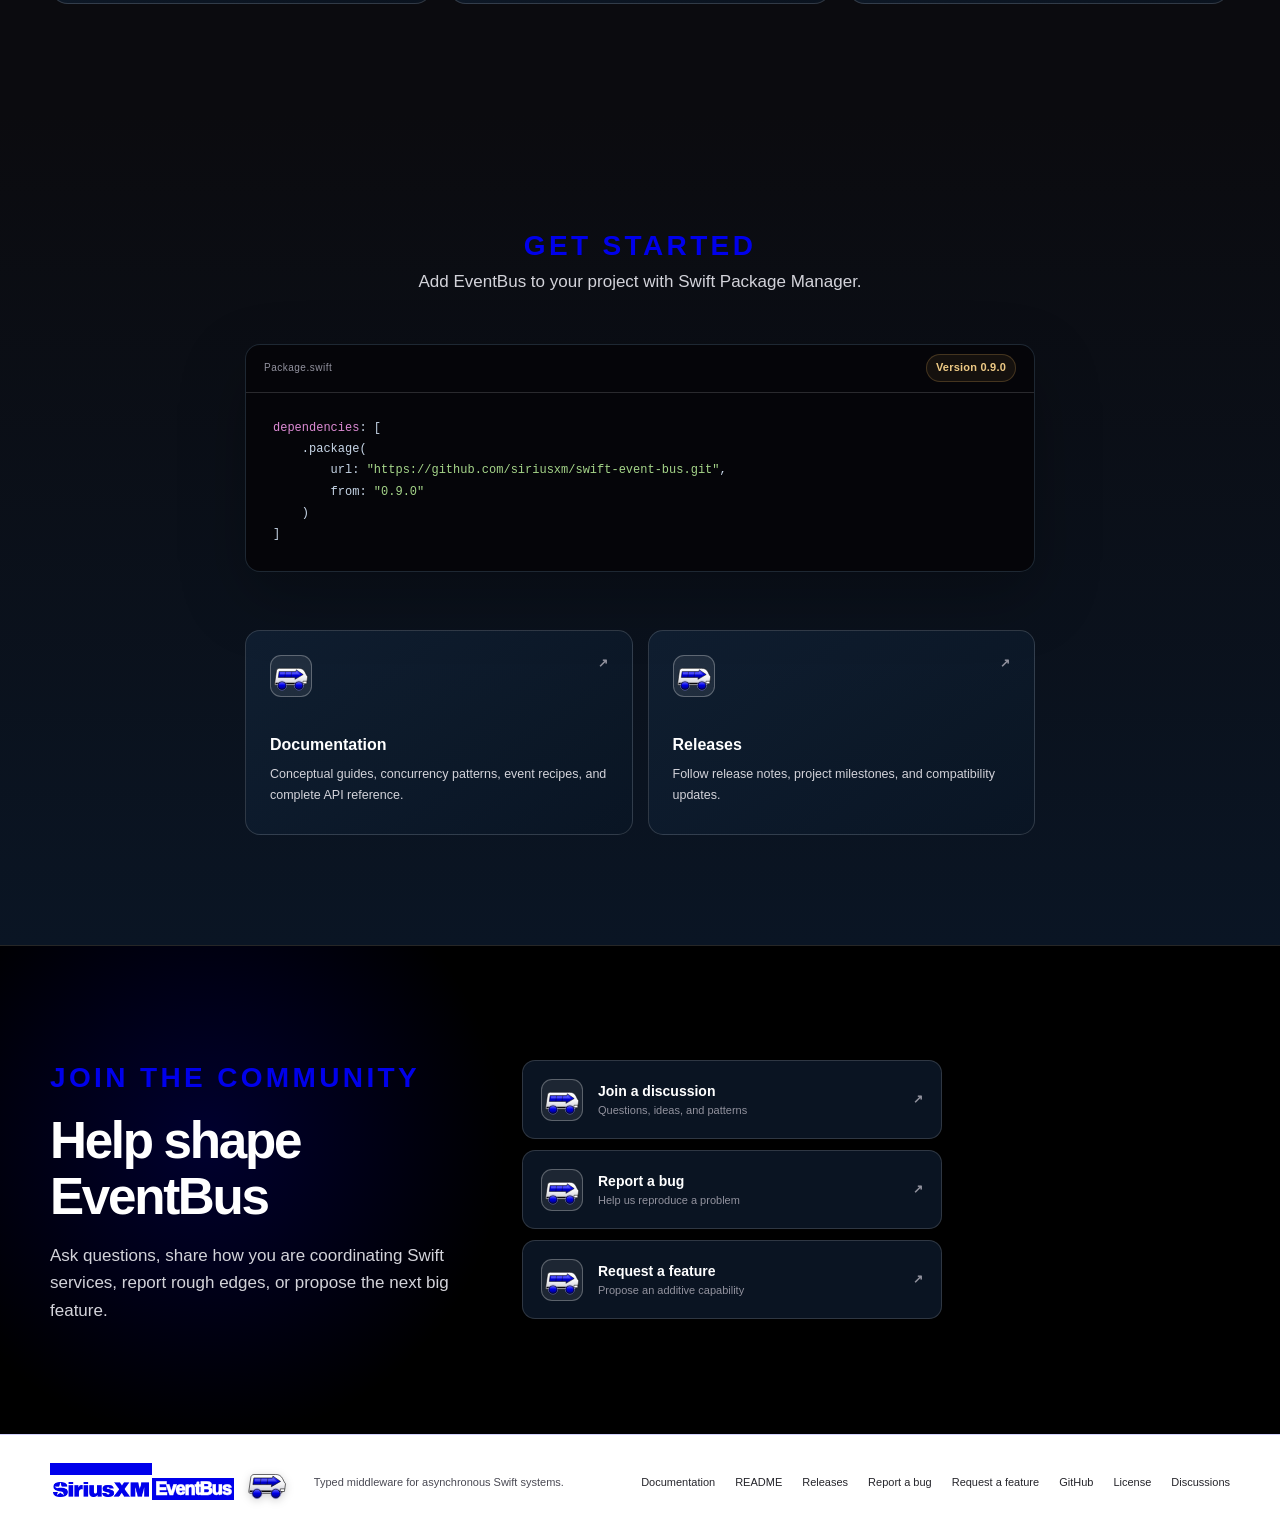
==== commit 39d0df9a: "public website - adjust why eventbus title" ====
--- a/Documentation/Website/index.html
+++ b/Documentation/Website/index.html
@@ -134,7 +134,7 @@
         <section class="section" id="why">
             <div class="shell">
                 <div class="section-heading centered-heading">
-                    <span class="kicker why-kicker">WHY EventBus</span>
+                    <span class="kicker why-kicker">WHY USE EVENTBUS?</span>
                     <h2>Loose coupling without losing the plot</h2>
                     <p>Move beyond tangles of direct calls and Combine publishers.</p>
                     <p>EventBus gives service coordination a consistent vocabulary and a maintainable future.</p>
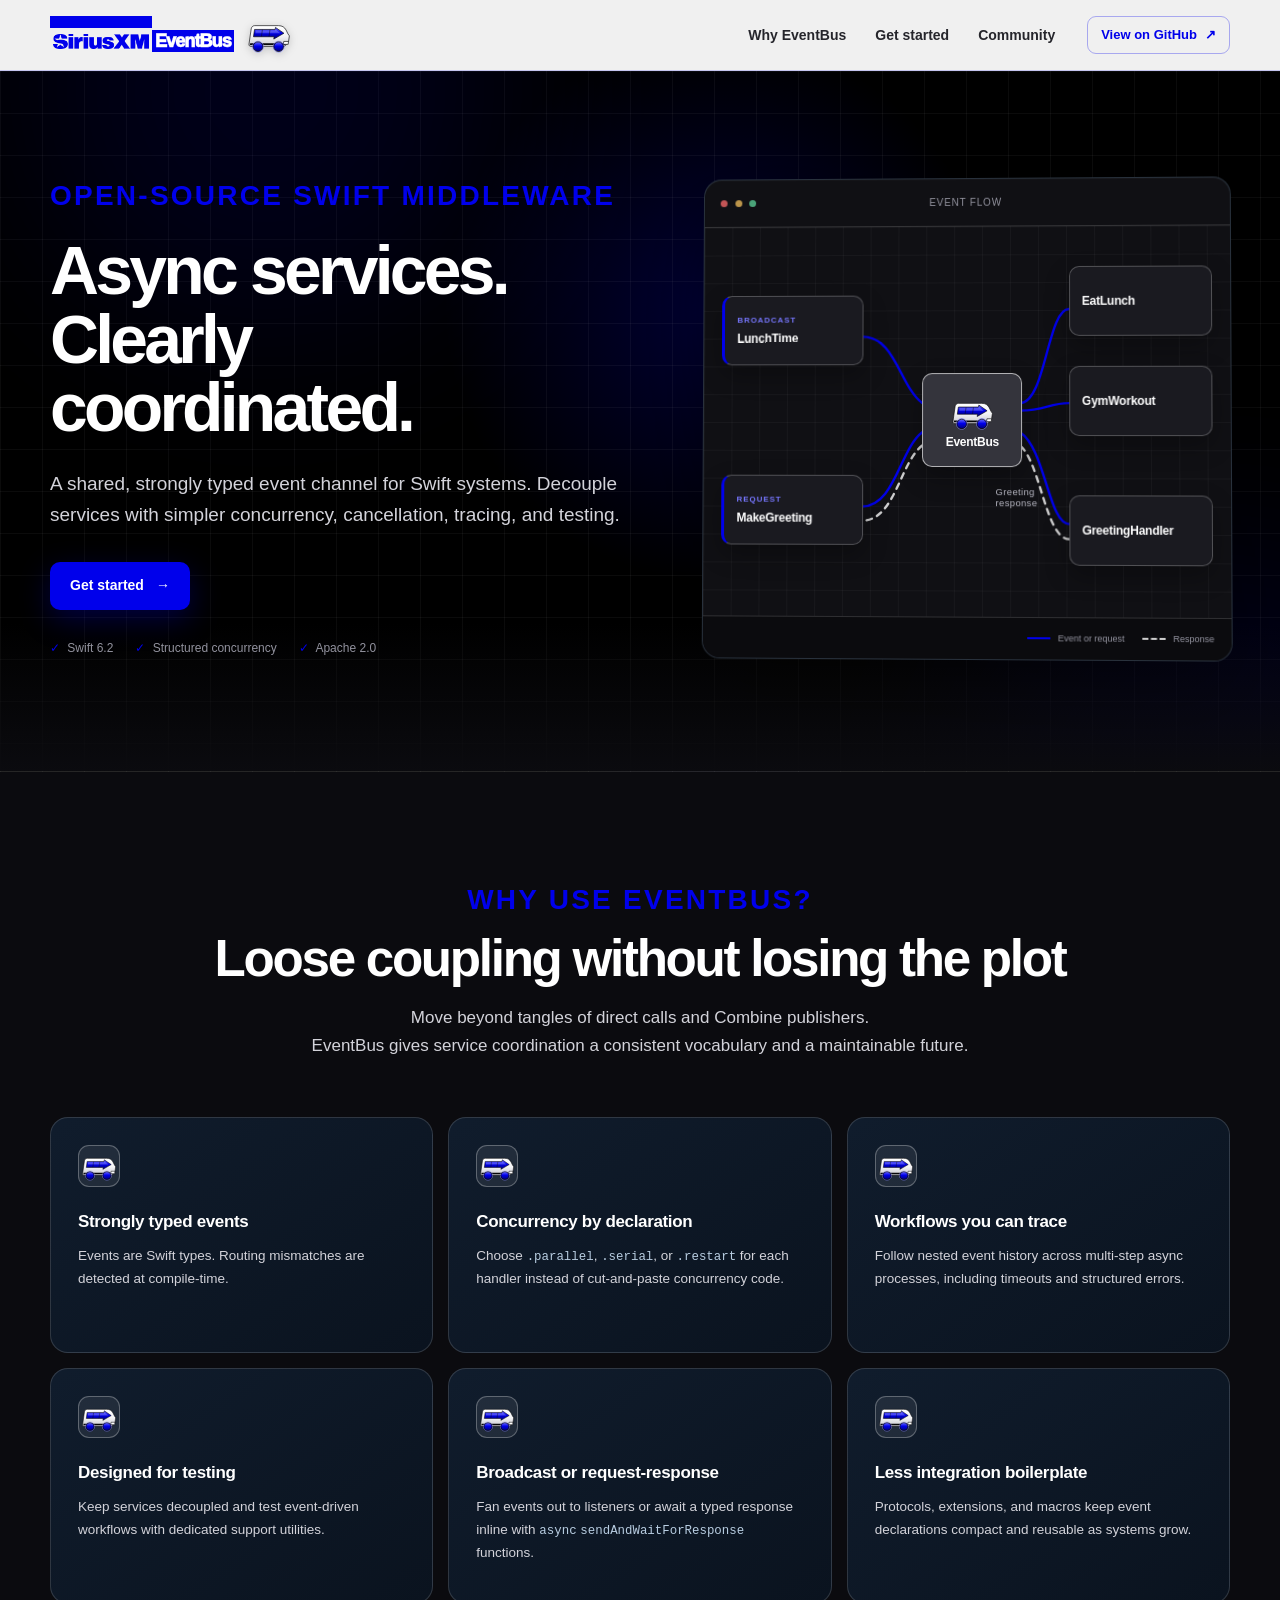
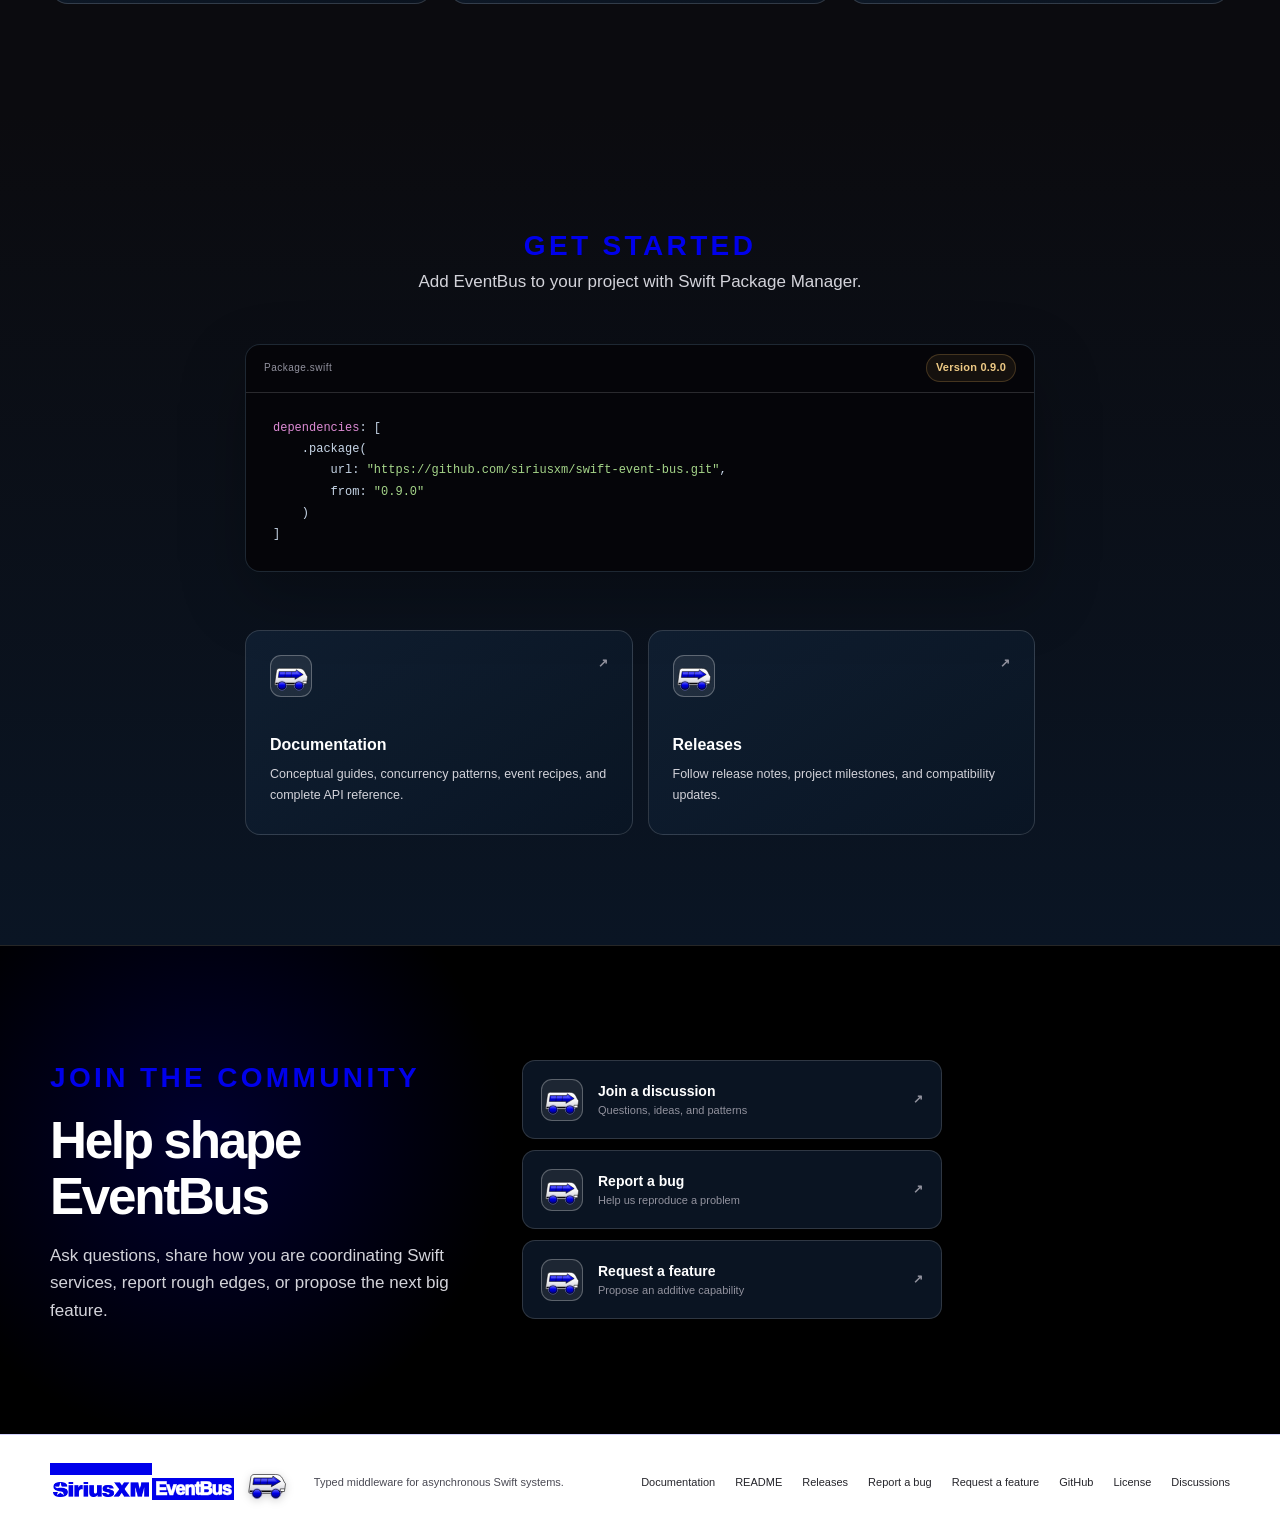
==== commit 4cec74e9: "public website final adjustments" ====
--- a/Documentation/Website/index.html
+++ b/Documentation/Website/index.html
@@ -164,7 +164,7 @@
                     <article class="feature-card">
                         <span class="feature-icon" aria-hidden="true"><img src="assets/eventbus-logo.svg" alt=""></span>
                         <h3>Broadcast or request-response</h3>
-                        <p>Fan events out to listeners or await a typed response inline with <code>async</code> <code>sendAndWait</code> functions.</p>
+                        <p>Fan events out to listeners or await a typed response inline with <code>async</code> <code>sendAndWaitForResponse</code> functions.</p>
                     </article>
                     <article class="feature-card">
                         <span class="feature-icon" aria-hidden="true"><img src="assets/eventbus-logo.svg" alt=""></span>
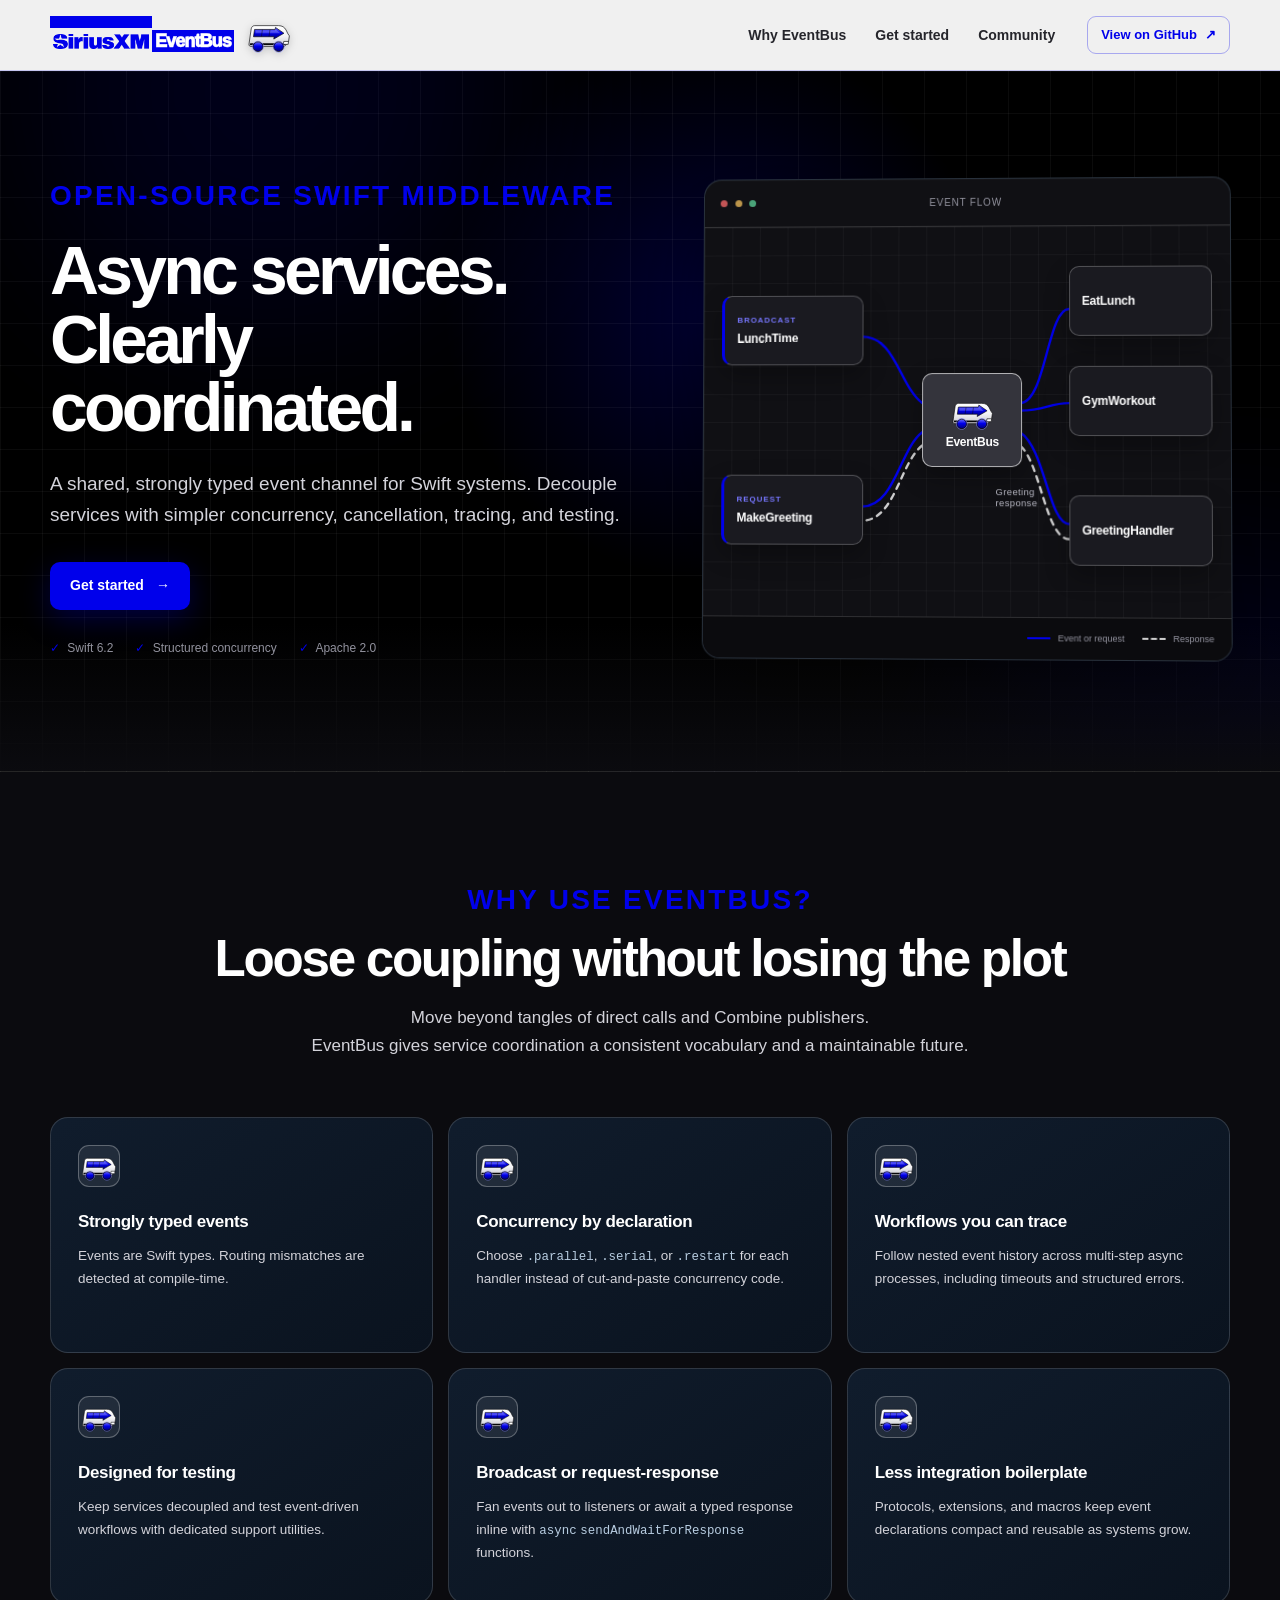
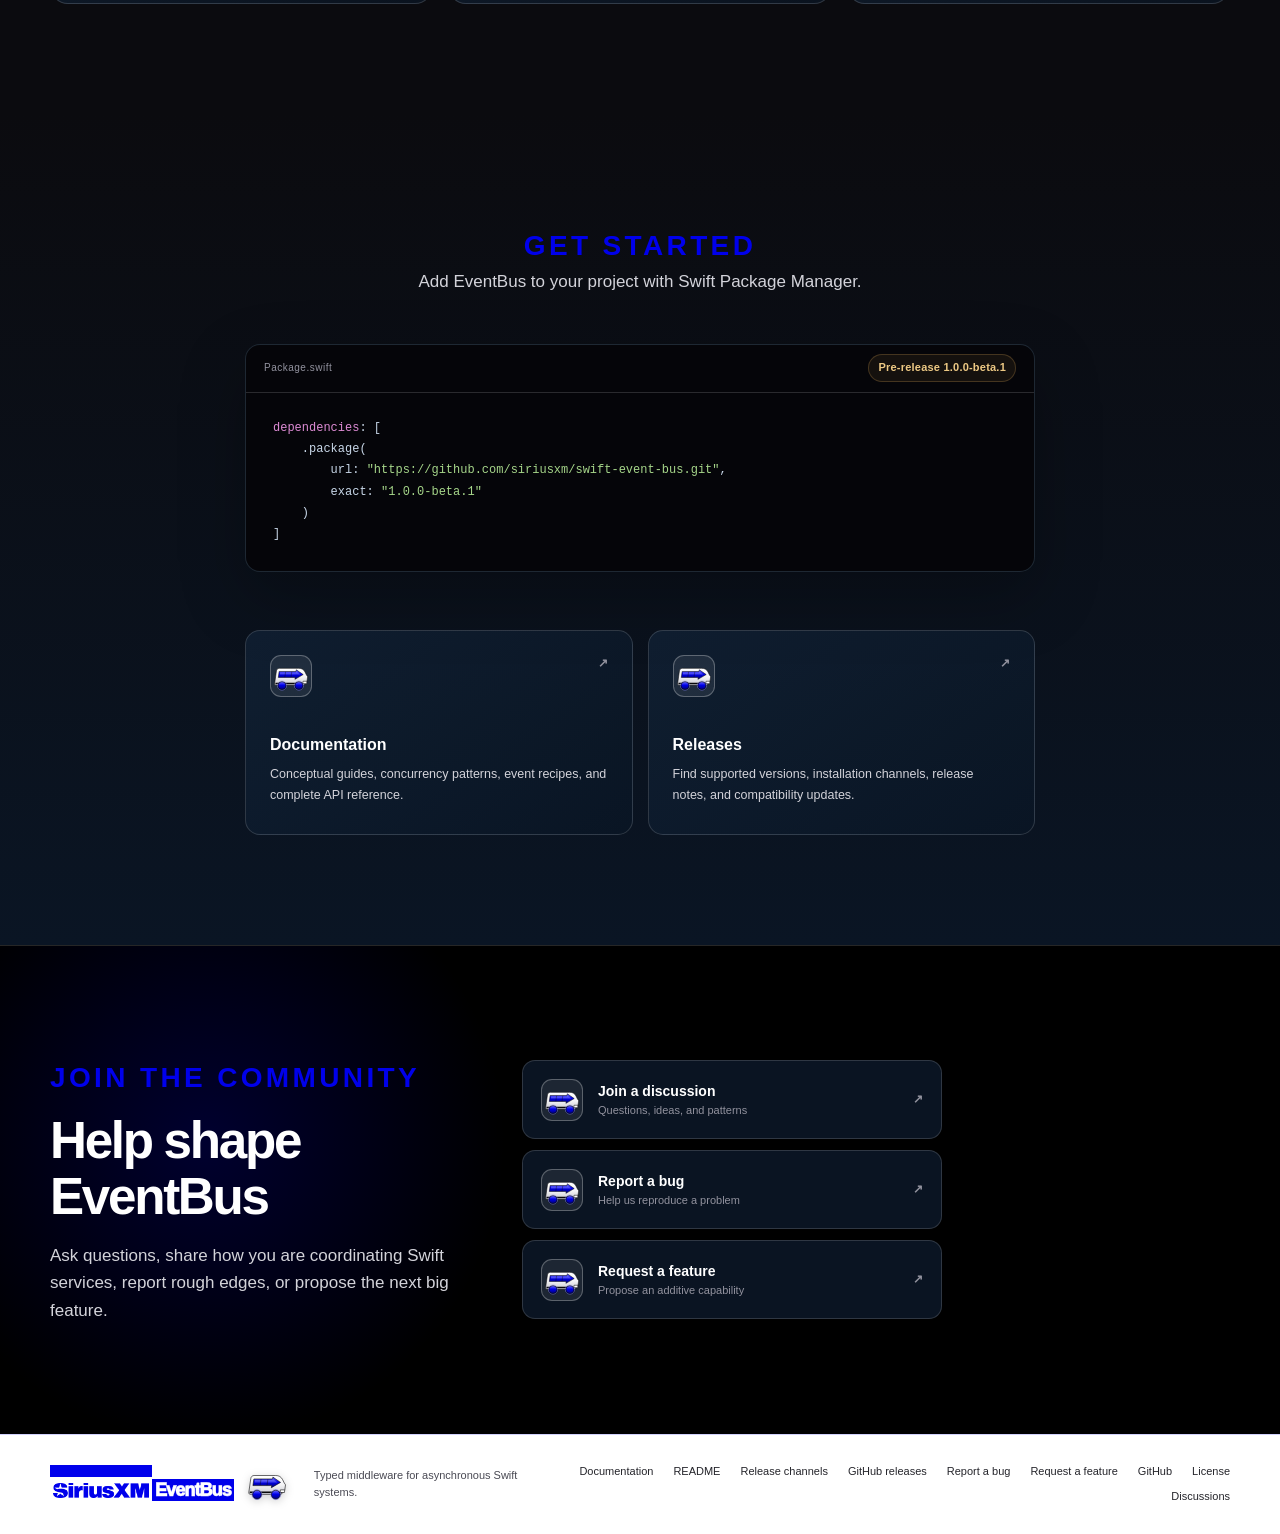
==== commit 8de95bea: "release process, final doc updates" ====
--- a/Documentation/Website/index.html
+++ b/Documentation/Website/index.html
@@ -185,12 +185,12 @@
                 <div class="install-card">
                     <div class="install-card-title">
                         <span>Package.swift</span>
-                        <span class="planned-label">Version 0.9.0</span>
+                        <span class="planned-label">Pre-release 1.0.0-beta.1</span>
                     </div>
                     <pre><code><span class="code-keyword">dependencies</span>: [
     .package(
         url: <span class="code-string">"https://github.com/siriusxm/swift-event-bus.git"</span>,
-        from: <span class="code-string">"0.9.0"</span>
+        exact: <span class="code-string">"1.0.0-beta.1"</span>
     )
 ]</code></pre>
                 </div>
@@ -204,9 +204,9 @@
                         </div>
                         <b aria-hidden="true">↗</b>
                     </a>
-                    <a class="resource-card" href="https://github.com/siriusxm/swift-event-bus/releases">
+                    <a class="resource-card" href="https://github.com/siriusxm/swift-event-bus/blob/main/RELEASES.md">
                         <img class="resource-logo" src="assets/eventbus-logo.svg" alt="">
-                        <div><h3>Releases</h3><p>Follow release notes, project milestones, and compatibility updates.</p></div>
+                        <div><h3>Releases</h3><p>Find supported versions, installation channels, release notes, and compatibility updates.</p></div>
                         <b aria-hidden="true">↗</b>
                     </a>
                 </div>
@@ -258,7 +258,8 @@
             <nav aria-label="Footer navigation">
                 <a href="docs/documentation/eventbus/">Documentation</a>
                 <a href="https://github.com/siriusxm/swift-event-bus#readme">README</a>
-                <a href="https://github.com/siriusxm/swift-event-bus/releases">Releases</a>
+                <a href="https://github.com/siriusxm/swift-event-bus/blob/main/RELEASES.md">Release channels</a>
+                <a href="https://github.com/siriusxm/swift-event-bus/releases">GitHub releases</a>
                 <a href="https://github.com/siriusxm/swift-event-bus/issues/new?template=bug.md">Report a bug</a>
                 <a href="https://github.com/siriusxm/swift-event-bus/issues/new?template=feature.md">Request a feature</a>
                 <a href="https://github.com/siriusxm/swift-event-bus">GitHub</a>
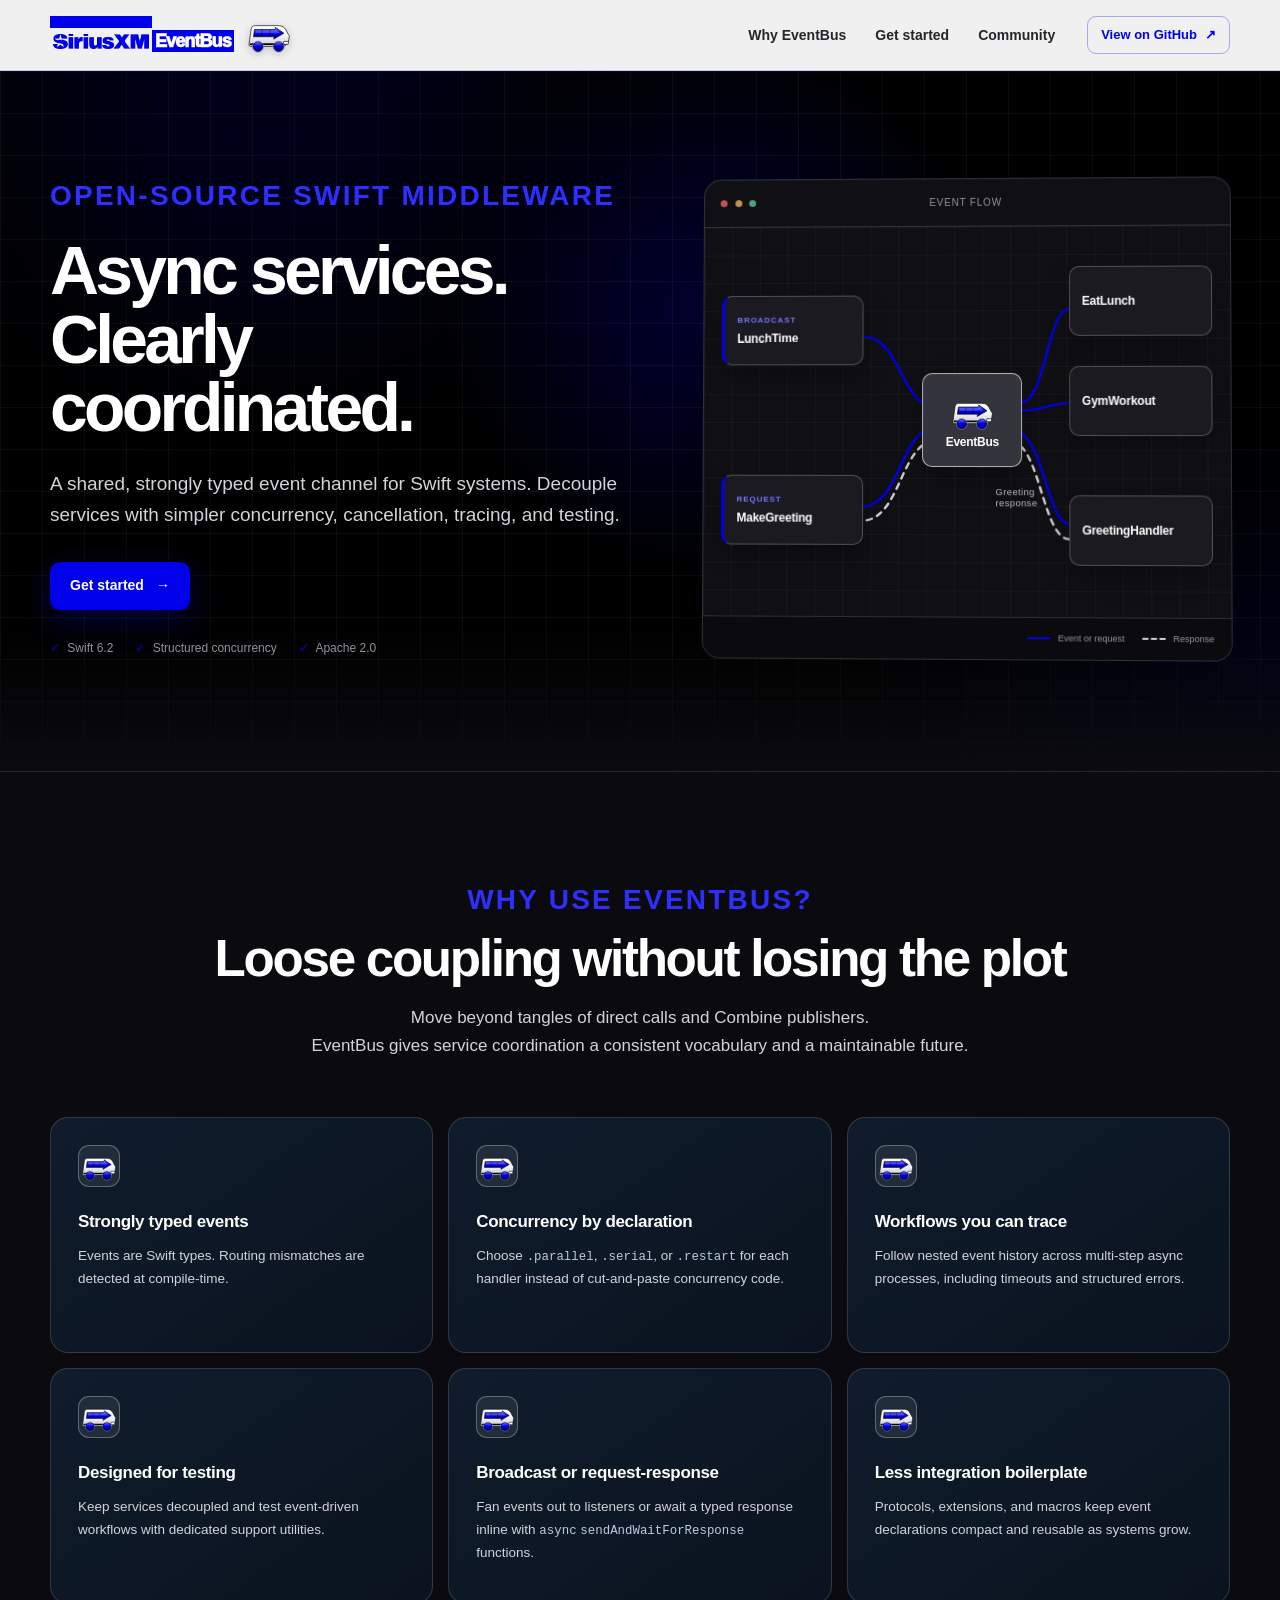
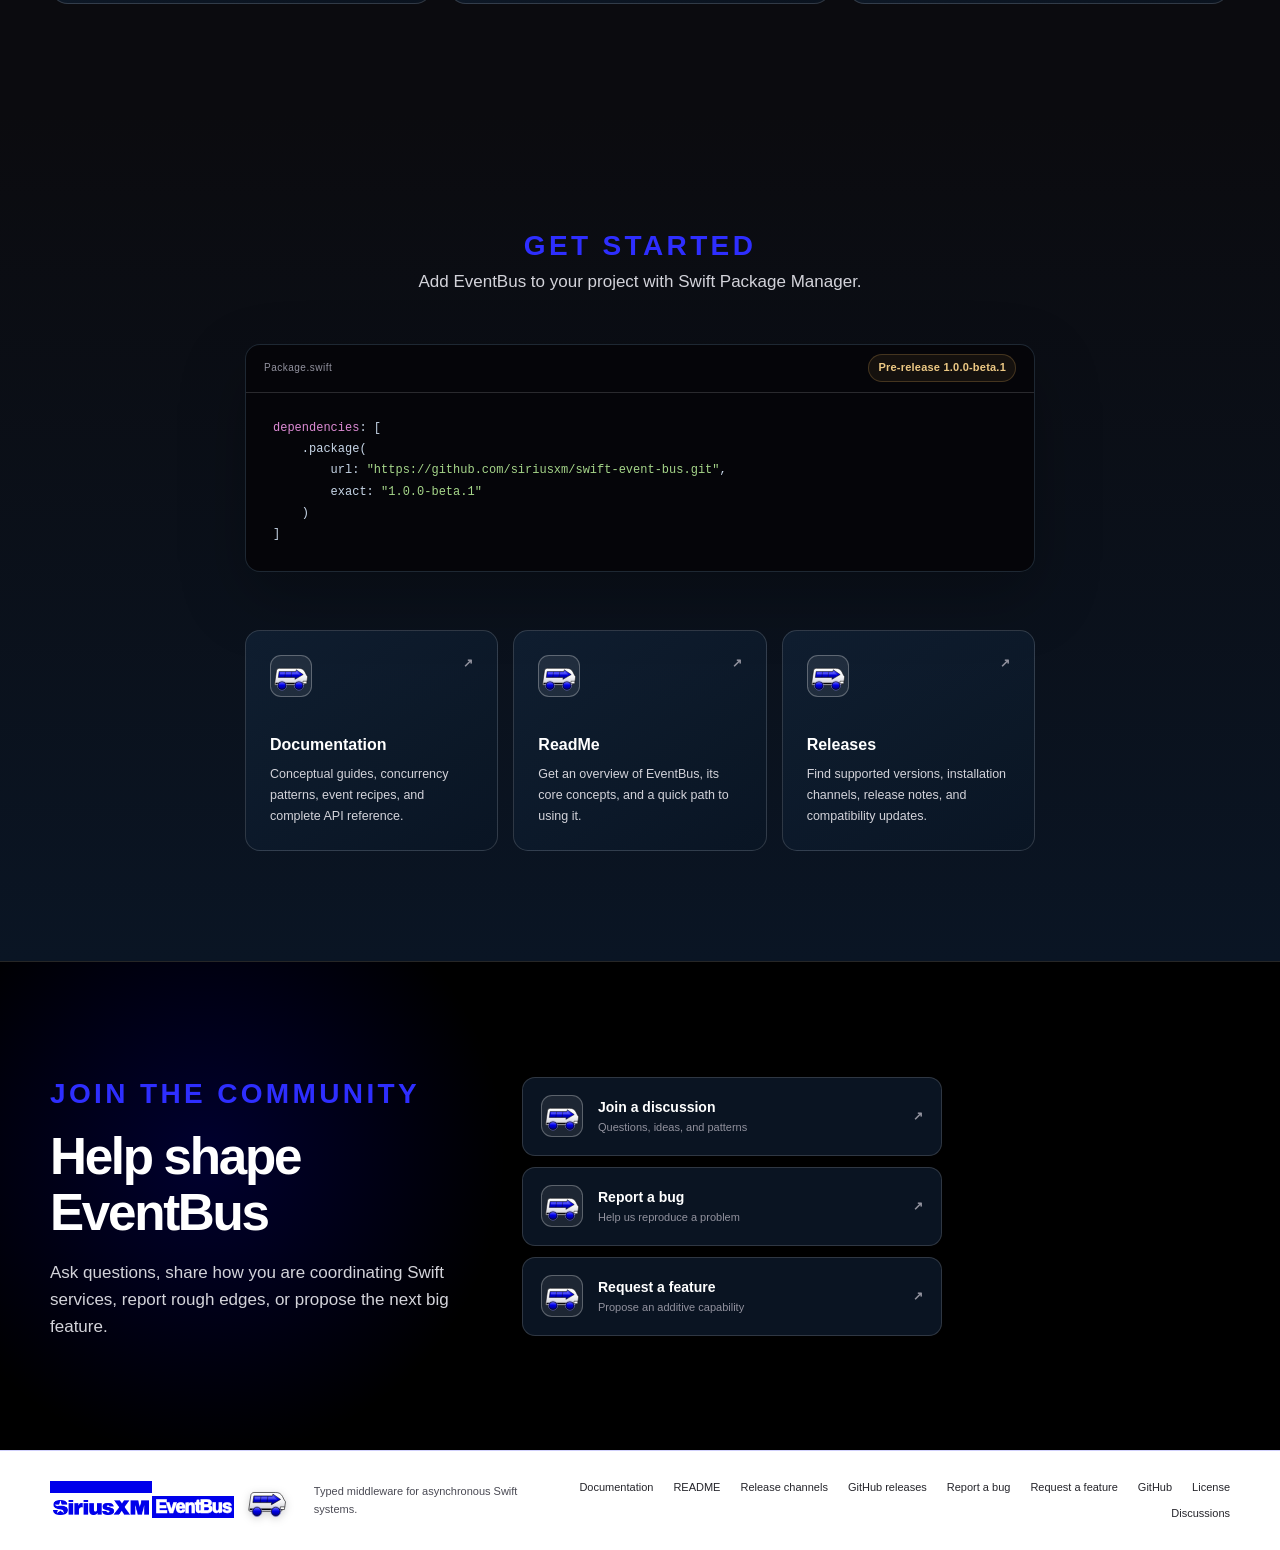
==== commit 01e4fe16: "johnkaplantech - final website tweaks" ====
--- a/Documentation/Website/index.html
+++ b/Documentation/Website/index.html
@@ -202,6 +202,11 @@
                             <h3>Documentation</h3>
                             <p>Conceptual guides, concurrency patterns, event recipes, and complete API reference.</p>
                         </div>
+                        <b aria-hidden="true">↗</b>
+                    </a>
+                    <a class="resource-card" href="https://github.com/siriusxm/swift-event-bus/blob/main/README.md">
+                        <img class="resource-logo" src="assets/eventbus-logo.svg" alt="">
+                        <div><h3>ReadMe</h3><p>Get an overview of EventBus, its core concepts, and a quick path to using it.</p></div>
                         <b aria-hidden="true">↗</b>
                     </a>
                     <a class="resource-card" href="https://github.com/siriusxm/swift-event-bus/blob/main/RELEASES.md">
--- a/Documentation/Website/styles.css
+++ b/Documentation/Website/styles.css
@@ -10,6 +10,7 @@
     --text: #ffffff;
     --text-soft: #d3d3da;
     --text-muted: #92929e;
+    --section-title-blue: #2e2eff;
     --cyan: #0000eb;
     --cyan-bright: #0000eb;
     --blue: #0000eb;
@@ -254,7 +255,7 @@
 
 .eyebrow,
 .kicker {
-    color: var(--cyan-bright);
+    color: var(--section-title-blue);
     font-size: 28px;
     font-weight: 750;
     letter-spacing: 0.12em;
@@ -992,7 +993,7 @@
     margin-top: 58px;
     margin-right: auto;
     margin-left: auto;
-    grid-template-columns: repeat(2, 1fr);
+    grid-template-columns: repeat(3, 1fr);
     gap: 15px;
 }
 
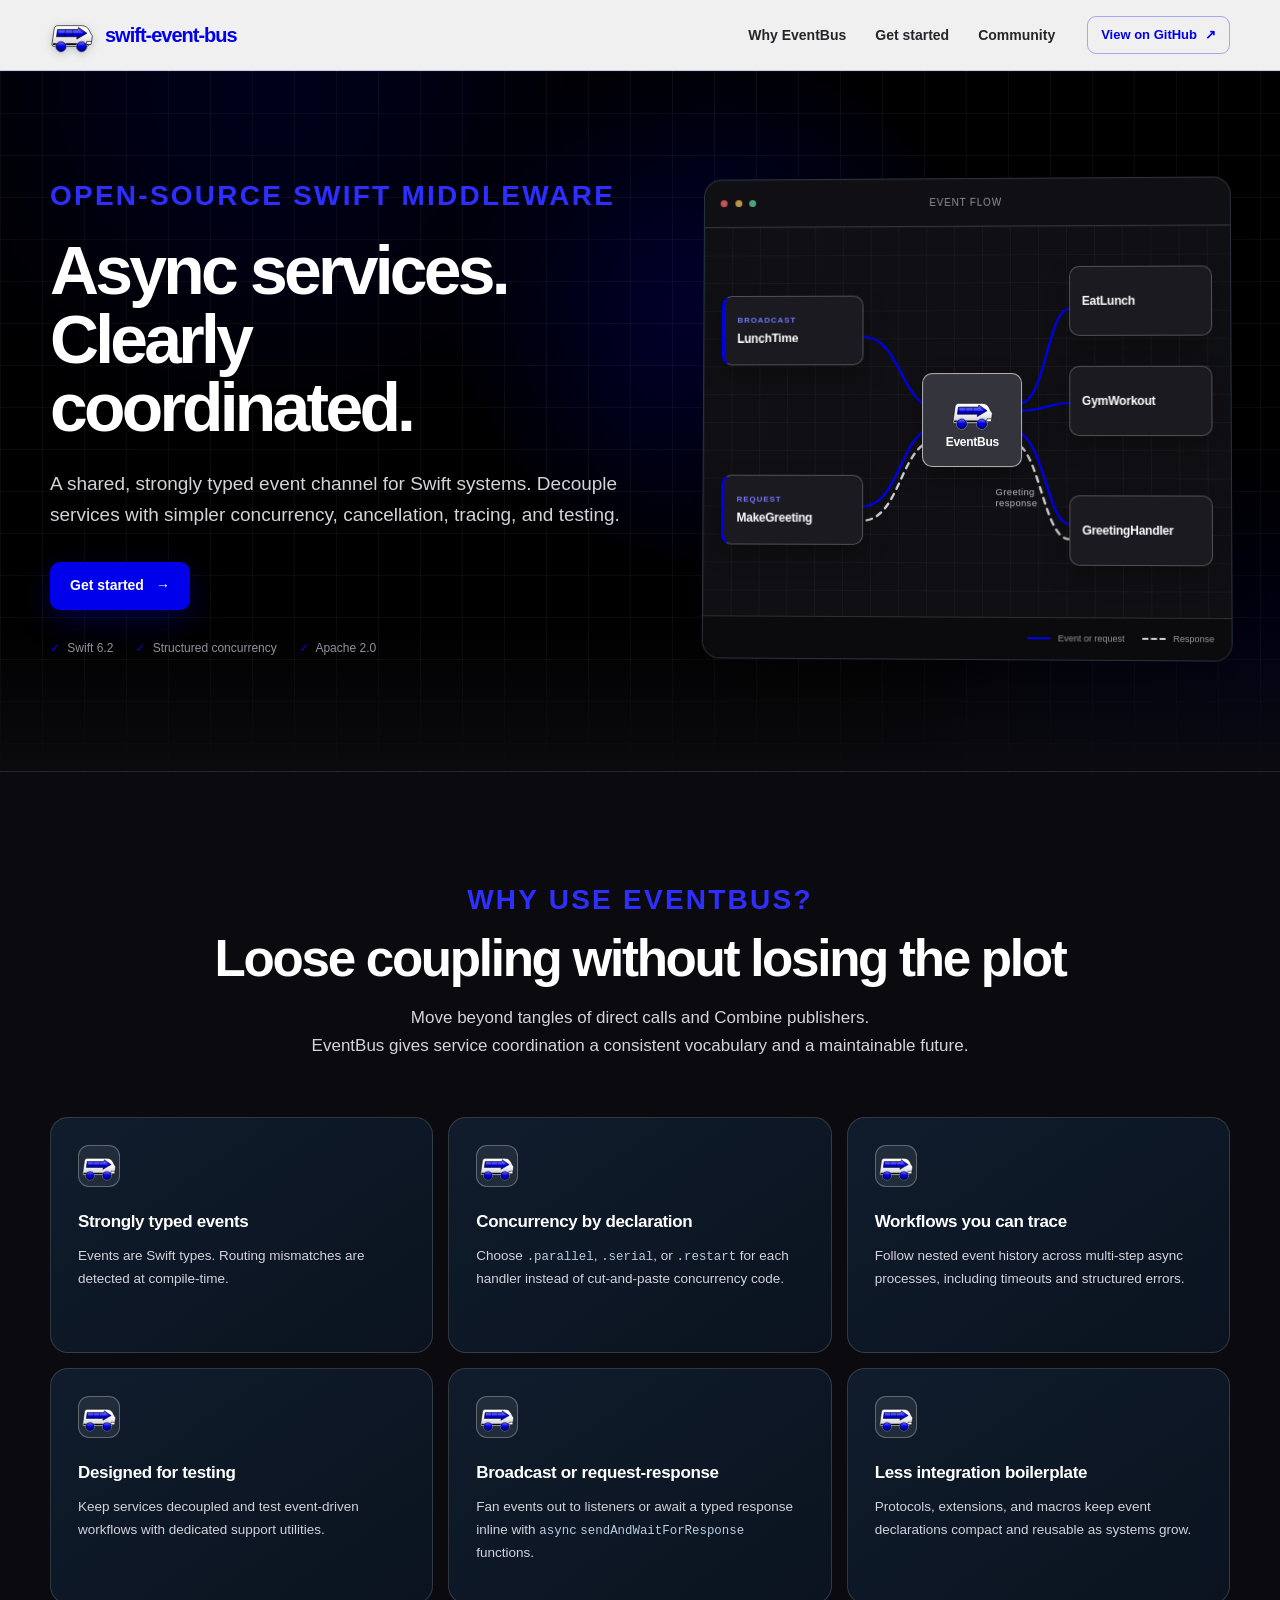
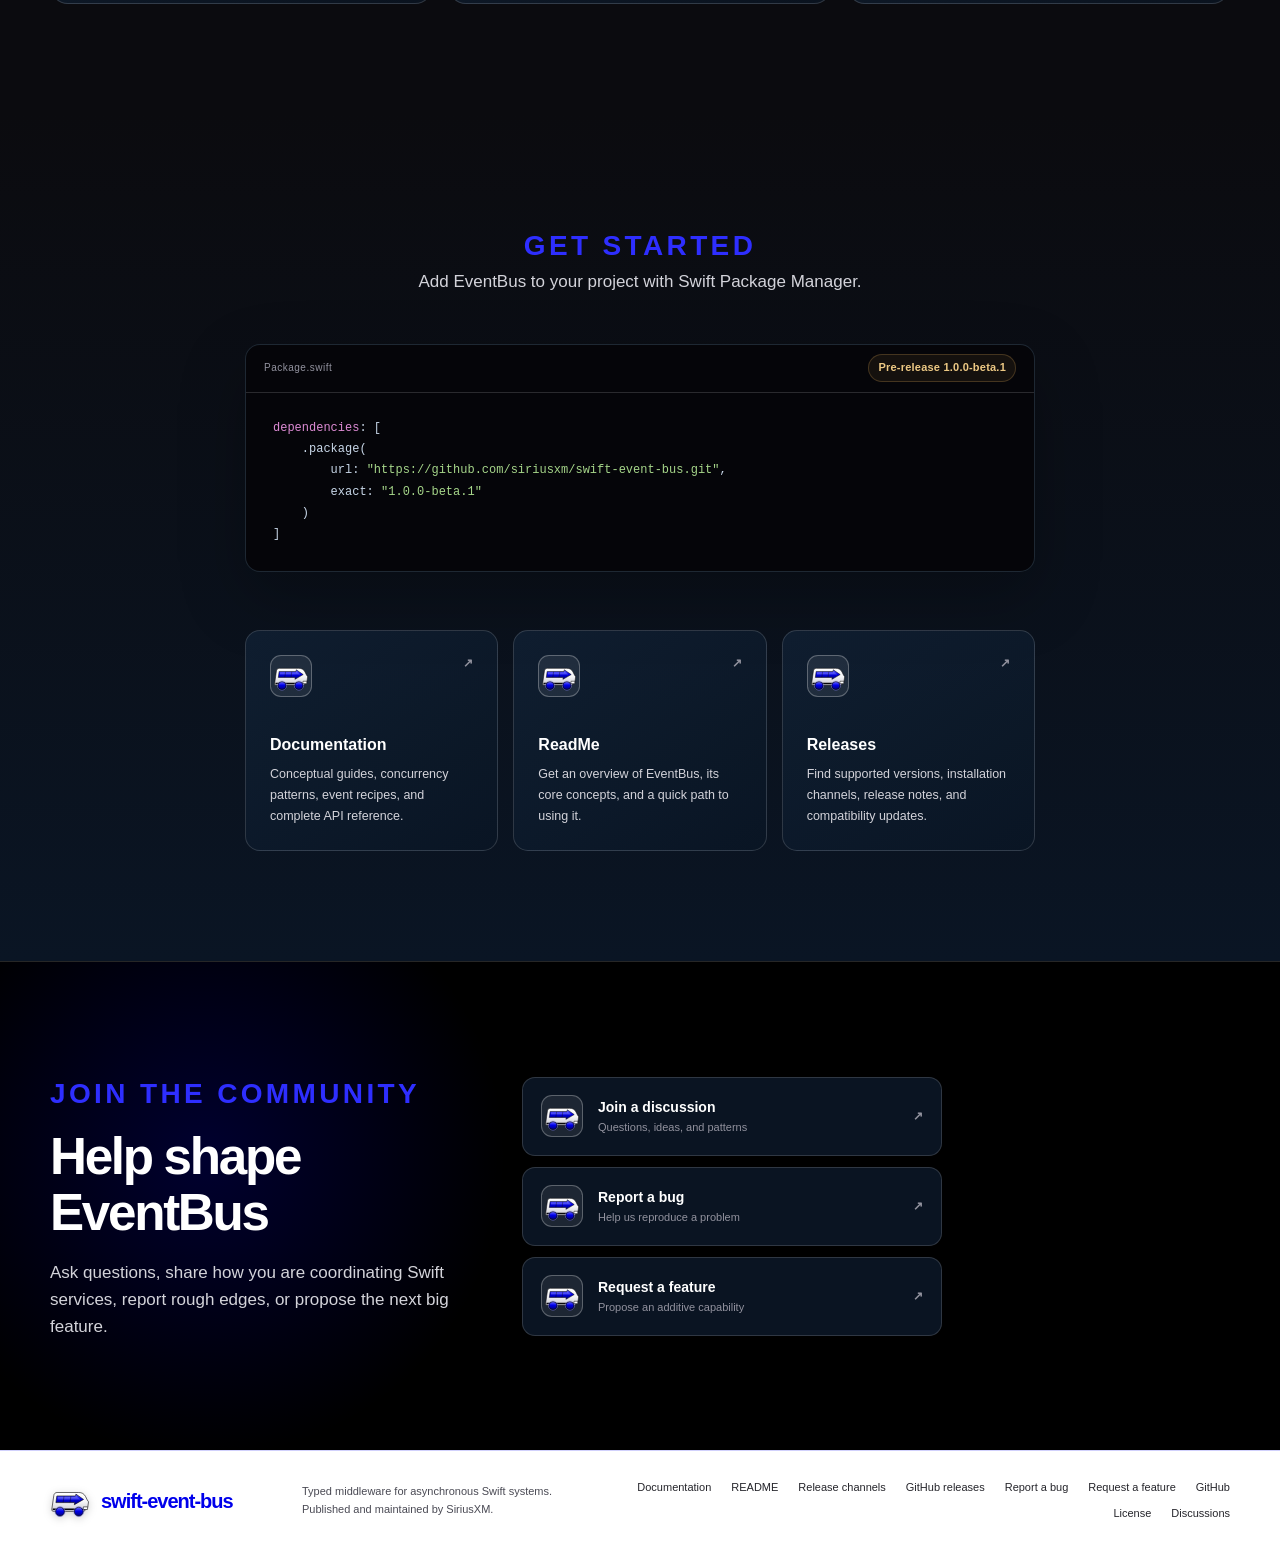
==== commit 0fdfa472: "Website tweaks" ====
--- a/Documentation/Website/index.html
+++ b/Documentation/Website/index.html
@@ -5,7 +5,7 @@
     <meta name="viewport" content="width=device-width, initial-scale=1">
     <meta name="description" content="EventBus is an open-source, strongly typed event channel for coordinating asynchronous Swift services without coupling.">
     <meta name="theme-color" content="#08111f">
-    <title>EventBus — Async Swift services, coordinated</title>
+    <title>swift-event-bus — Async Swift services, coordinated</title>
     <link rel="icon" href="assets/eventbus-favicon.svg" type="image/svg+xml">
     <link rel="stylesheet" href="styles.css">
 </head>
@@ -14,15 +14,9 @@
 
     <header class="site-header">
         <div class="shell header-inner">
-            <a class="brand" href="#top" aria-label="SiriusXM EventBus home">
-                <span class="sxm-lockup" aria-hidden="true">
-                    <span class="sxm-cap"></span>
-                    <span class="sxm-lockup-row">
-                        <img class="sxm-wordmark" src="assets/siriusxm-wordmark-blue.png" alt="">
-                        <span class="sxm-subbrand">EventBus</span>
-                    </span>
-                </span>
+            <a class="brand" href="#top" aria-label="swift-event-bus home">
                 <img class="lockup-bus" src="assets/eventbus-logo.svg" width="44" height="44" alt="">
+                <span class="product-name">swift-event-bus</span>
             </a>
 
             <nav class="site-nav" aria-label="Primary navigation">
@@ -249,17 +243,14 @@
 
     <footer class="site-footer">
         <div class="shell footer-inner">
-            <a class="brand footer-brand" href="#top" aria-label="SiriusXM EventBus home">
-                <span class="sxm-lockup" aria-hidden="true">
-                    <span class="sxm-cap"></span>
-                    <span class="sxm-lockup-row">
-                        <img class="sxm-wordmark" src="assets/siriusxm-wordmark-blue.png" alt="">
-                        <span class="sxm-subbrand">EventBus</span>
-                    </span>
-                </span>
+            <a class="brand footer-brand" href="#top" aria-label="swift-event-bus home">
                 <img class="lockup-bus" src="assets/eventbus-logo.svg" width="40" height="40" alt="">
+                <span class="product-name">swift-event-bus</span>
             </a>
-            <p>Typed middleware for asynchronous Swift systems.</p>
+            <p>
+                <span>Typed middleware for asynchronous Swift systems.</span>
+                <span>Published and maintained by SiriusXM.</span>
+            </p>
             <nav aria-label="Footer navigation">
                 <a href="docs/documentation/eventbus/">Documentation</a>
                 <a href="https://github.com/siriusxm/swift-event-bus#readme">README</a>
--- a/Documentation/Website/styles.css
+++ b/Documentation/Website/styles.css
@@ -110,55 +110,16 @@
 .lockup-bus {
     display: block;
     flex: 0 0 auto;
-    margin-left: 2px;
     filter: drop-shadow(0 2px 4px rgba(0, 0, 0, 0.18));
 }
 
-.sxm-lockup {
-    display: inline-flex;
-    align-items: flex-start;
-    flex-direction: column;
-    line-height: 1;
-}
-
-.sxm-cap {
-    display: block;
-    width: 102px;
-    height: 12px;
-    background: #0000eb;
-}
-
-.sxm-lockup-row {
-    display: flex;
-    height: 27px;
-    align-items: center;
-}
-
-.sxm-wordmark {
-    display: block;
-    width: 102px;
-    height: 27px;
-    padding: 4px 3px 3px;
-    object-fit: contain;
-}
-
-.sxm-subbrand {
-    display: inline-flex;
-    min-width: 0;
-    height: 22px;
-    align-items: center;
-    justify-content: center;
-    padding: 0 3px;
-    background: #0000eb;
-    color: #ffffff;
+.product-name {
     font-family: "Helvetica Now Variable Display", "Helvetica Now Display", "Helvetica Neue", Helvetica, Arial, sans-serif;
-    font-size: 18px;
+    font-size: 20px;
     font-style: normal;
-    font-weight: 950;
+    font-weight: 800;
     letter-spacing: -0.05em;
     line-height: 1;
-    -webkit-text-stroke: 0.25px currentColor;
-    text-transform: none;
 }
 
 .site-nav {
@@ -1111,8 +1072,9 @@
     gap: 27px;
 }
 
-.footer-brand { font-size: 15px; }
-.footer-inner p { margin: 0; color: #4a4a54; font-size: 11px; }
+.footer-brand { flex: 0 0 225px; font-size: 15px; }
+.footer-inner p { flex: 0 1 285px; margin: 0; color: #4a4a54; font-size: 11px; }
+.footer-inner p span { display: block; }
 .site-footer nav {
     display: flex;
     margin-left: auto;
